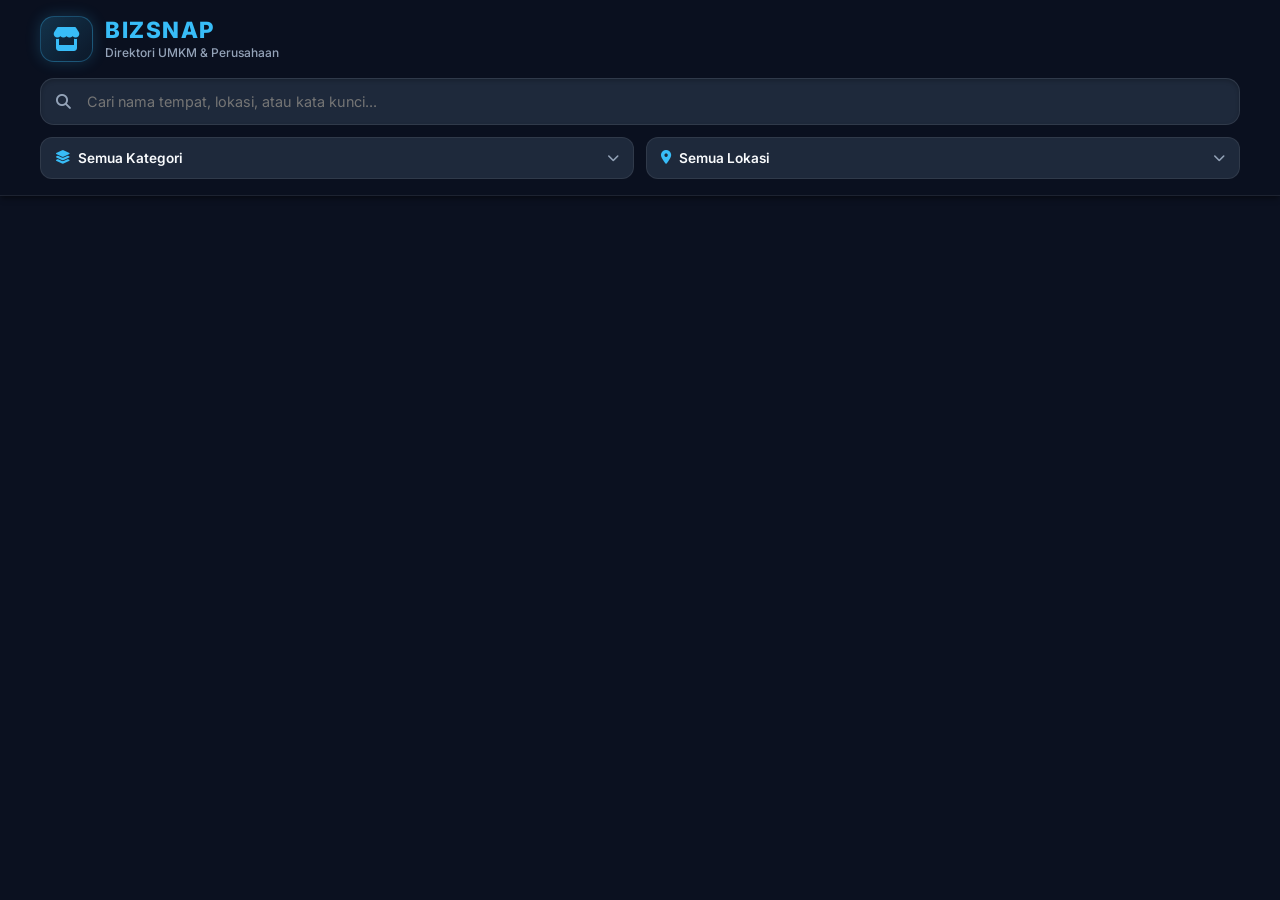
==== index.html @ 85224949 "Refactor HTML structure and comments" ====
<!DOCTYPE html>
<html lang="id">
<head>
  <meta charset="UTF-8">
  <meta name="viewport" content="width=device-width, initial-scale=1.0">
  <title>BizSnap - Direktori UMKM</title>
  
  <!-- LIBRARY / FONT (JANGAN DIUBAH) -->
  <link rel="stylesheet" href="https://cdnjs.cloudflare.com/ajax/libs/font-awesome/6.4.0/css/all.min.css">
  <link rel="preconnect" href="https://fonts.googleapis.com">
  <link rel="preconnect" href="https://fonts.gstatic.com" crossorigin>
  <link rel="stylesheet" href="https://fonts.googleapis.com/css2?family=Inter:wght@400;500;600;700;800&display=swap">
  <link rel="stylesheet" href="style.css">
</head>
<body>

  <!-- ========================================== -->
  <!-- BAGIAN HEADER (LOGO, PENCARIAN, FILTER)    -->
  <!-- ========================================== -->
  <header class="sticky-header">
    <div class="nav-container">
      <div class="brand-logo">
        <i class="fa-solid fa-store logo-icon"></i>
        <div class="brand-text">
          <!-- GANTI JUDUL WEB DI SINI -->
          <h1 class="brand-title">BIZSNAP</h1>
          <p class="brand-subtitle">Direktori UMKM & Perusahaan</p>
        </div>
      </div>
    </div>

    <div class="filter-section">
      <!-- KOLOM PENCARIAN -->
      <div class="search-box">
        <i class="fa-solid fa-magnifying-glass search-icon"></i>
        <input type="text" id="searchInput" placeholder="Cari nama tempat, lokasi, atau kata kunci...">
      </div>

      <div class="filter-group">
        <!-- FILTER KATEGORI -->
        <div class="custom-dropdown" id="dropdownCategory">
          <div class="dropdown-trigger">
            <i class="fa-solid fa-layer-group select-icon"></i>
            <span class="dropdown-label" id="categoryLabel">Semua Kategori</span>
            <i class="fa-solid fa-chevron-down chevron-icon"></i>
          </div>
          <div class="dropdown-menu">
            <div class="dropdown-item active" data-value="all">Semua Kategori</div>
            <div class="dropdown-item" data-value="Cafe">Cafe & Coffee Shop</div>
            <!-- Kalau mau nambah kategori baru (misal: Resto), tambahkan baris di bawah ini -->
            <!-- <div class="dropdown-item" data-value="Resto">Restoran</div> -->
          </div>
        </div>

        <!-- FILTER LOKASI -->
        <div class="custom-dropdown" id="dropdownLocation">
          <div class="dropdown-trigger">
            <i class="fa-solid fa-location-dot select-icon"></i>
            <span class="dropdown-label" id="locationLabel">Semua Lokasi</span>
            <i class="fa-solid fa-chevron-down chevron-icon"></i>
          </div>
          <div class="dropdown-menu">
            <div class="dropdown-item active" data-value="all">Semua Lokasi</div>
            <div class="dropdown-item" data-value="Malang">Malang</div>
            <div class="dropdown-item" data-value="Batu">Batu</div>
            <!-- Kalau mau nambah lokasi baru (misal: Surabaya), tambahkan baris di bawah ini -->
            <!-- <div class="dropdown-item" data-value="Surabaya">Surabaya</div> -->
          </div>
        </div>
      </div>
    </div>
  </header>

  <!-- ========================================== -->
  <!-- WADAH KARTU CAFE (OTOMATIS DIISI OLEH JS)  -->
  <!-- ========================================== -->
  <main class="main-content">
    <div id="umkmContainer" class="grid-container"></div>
  </main>

  <!-- ========================================== -->
  <!-- POPUP DETAIL (MUNCUL SAAT TOMBOL DIKLIK)   -->
  <!-- ========================================== -->
  <div id="detailModal" class="modal-overlay">
    <div class="modal-card">
      <button class="modal-close" onclick="closeModal()"><i class="fa-solid fa-xmark"></i></button>
      <div id="modalBody"></div>
    </div>
  </div>

  <script src="script.js"></script>
</body>
</html>
---- style.css ----
/* ========================================== */
/* [BLOK 1] DESIGN SYSTEM & RESET             */
/* ========================================== */
* {
  margin: 0;
  padding: 0;
  box-sizing: border-box;
  font-family: 'Inter', -apple-system, BlinkMacSystemFont, sans-serif;
  -webkit-tap-highlight-color: transparent;
}

:root {
  --bg-main: #0b1120;       /* Lebih gelap & premium */
  --bg-card: #1e293b;
  --bg-hover: #334155;
  --accent-cyan: #38bdf8;
  --accent-blue: #0284c7;
  --text-primary: #f8fafc;
  --text-secondary: #94a3b8;
  --border-color: rgba(255, 255, 255, 0.08);
  --star-gold: #fbbf24;
  --like-red: #f43f5e;
  
  /* Tambahan Shadow Premium */
  --shadow-sm: 0 4px 6px -1px rgba(0, 0, 0, 0.3), 0 2px 4px -1px rgba(0, 0, 0, 0.2);
  --shadow-lg: 0 20px 25px -5px rgba(0, 0, 0, 0.5), 0 10px 10px -5px rgba(0, 0, 0, 0.3);
}

html, body {
  width: 100%;
  overflow-x: hidden;
  scroll-behavior: smooth;
}

/* Custom Scrollbar untuk kesan Mahal */
::-webkit-scrollbar { width: 8px; }
::-webkit-scrollbar-track { background: var(--bg-main); }
::-webkit-scrollbar-thumb { background: var(--bg-hover); border-radius: 4px; }
::-webkit-scrollbar-thumb:hover { background: var(--text-secondary); }

body {
  background-color: var(--bg-main);
  color: var(--text-primary);
  padding-bottom: 50px;
  min-height: 100vh;
}

/* ========================================== */
/* [BLOK 2] HEADER STICKY                     */
/* ========================================== */
.sticky-header {
  position: sticky;
  top: 0;
  z-index: 100;
  background: rgba(11, 17, 32, 0.85);
  backdrop-filter: blur(16px);
  -webkit-backdrop-filter: blur(16px);
  border-bottom: 1px solid var(--border-color);
  padding: 16px;
  display: flex;
  flex-direction: column;
  gap: 16px;
  box-shadow: var(--shadow-sm);
}

.nav-container, .filter-section {
  max-width: 1200px;
  width: 100%;
  margin: 0 auto;
}

.brand-logo { display: flex; align-items: center; gap: 12px; }

.logo-icon {
  font-size: 1.5rem;
  color: var(--accent-cyan);
  background: linear-gradient(135deg, rgba(56, 189, 248, 0.2), rgba(56, 189, 248, 0.05));
  border: 1px solid rgba(56, 189, 248, 0.3);
  padding: 10px 12px;
  border-radius: 14px;
  display: inline-flex;
  align-items: center;
  justify-content: center;
  box-shadow: 0 0 15px rgba(56, 189, 248, 0.2);
}

.brand-title { font-size: 1.4rem; font-weight: 800; letter-spacing: 1.5px; color: var(--accent-cyan); line-height: 1.1; }
.brand-subtitle { font-size: 0.75rem; color: var(--text-secondary); font-weight: 500; margin-top: 2px; }

/* ========================================== */
/* [BLOK 3] SEARCH & CUSTOM DROPDOWN          */
/* ========================================== */
.filter-section { display: flex; flex-direction: column; gap: 12px; }

.search-box { position: relative; width: 100%; }
.search-icon { position: absolute; left: 16px; top: 50%; transform: translateY(-50%); color: var(--text-secondary); font-size: 0.95rem; }

#searchInput {
  width: 100%;
  padding: 14px 16px 14px 46px;
  background: var(--bg-card);
  border: 1px solid var(--border-color);
  border-radius: 14px;
  color: var(--text-primary);
  font-size: 0.9rem;
  outline: none;
  transition: all 0.3s cubic-bezier(0.4, 0, 0.2, 1);
  box-shadow: inset 0 2px 4px rgba(0,0,0,0.2);
}

#searchInput:focus {
  border-color: var(--accent-cyan);
  box-shadow: 0 0 0 4px rgba(56, 189, 248, 0.15), inset 0 2px 4px rgba(0,0,0,0.1);
}

.filter-group { display: flex; gap: 12px; }
.custom-dropdown { position: relative; flex: 1; }

.dropdown-trigger {
  width: 100%;
  padding: 12px 14px;
  background: var(--bg-card);
  border: 1px solid var(--border-color);
  border-radius: 12px;
  color: var(--text-primary);
  font-size: 0.85rem;
  font-weight: 600;
  display: flex;
  align-items: center;
  gap: 8px;
  cursor: pointer;
  user-select: none;
  transition: all 0.2s ease;
}

.dropdown-trigger:hover { background: var(--bg-hover); }
.custom-dropdown.open .dropdown-trigger { border-color: var(--accent-cyan); }

.select-icon { color: var(--accent-cyan); }
.dropdown-label { flex: 1; white-space: nowrap; overflow: hidden; text-overflow: ellipsis; text-align: left; }
.chevron-icon { color: var(--text-secondary); font-size: 0.75rem; transition: transform 0.3s ease; }
.custom-dropdown.open .chevron-icon { transform: rotate(180deg); }

.dropdown-menu {
  position: absolute;
  top: calc(100% + 8px);
  left: 0;
  width: 100%;
  background: #1e293b;
  border: 1px solid var(--border-color);
  border-radius: 14px;
  box-shadow: var(--shadow-lg);
  padding: 6px;
  display: none;
  flex-direction: column;
  gap: 4px;
  z-index: 120;
  transform-origin: top;
  animation: dropdownFade 0.2s ease forwards;
}

@keyframes dropdownFade {
  from { opacity: 0; transform: scaleY(0.95); }
  to { opacity: 1; transform: scaleY(1); }
}

.custom-dropdown.open .dropdown-menu { display: flex; }

.dropdown-item {
  padding: 12px;
  font-size: 0.85rem;
  font-weight: 600;
  color: var(--text-secondary);
  border-radius: 8px;
  cursor: pointer;
  transition: all 0.2s ease;
}

.dropdown-item:hover, .dropdown-item.active {
  background: rgba(56, 189, 248, 0.15);
  color: var(--accent-cyan);
  padding-left: 16px; /* Micro-interaction geser */
}

/* ========================================== */
/* [BLOK 4] GRID KARTU UMKM                   */
/* ========================================== */
.main-content { max-width: 1200px; margin: 24px auto 0; padding: 0 16px; }

.grid-container {
  display: grid;
  grid-template-columns: repeat(auto-fill, minmax(280px, 1fr));
  gap: 24px;
}

.umkm-card {
  background: var(--bg-card);
  border-radius: 20px;
  overflow: hidden;
  border: 1px solid var(--border-color);
  display: flex;
  flex-direction: column;
  transition: all 0.4s cubic-bezier(0.16, 1, 0.3, 1);
  position: relative;
}

.umkm-card:hover {
  transform: translateY(-6px);
  box-shadow: var(--shadow-lg);
  border-color: rgba(56, 189, 248, 0.3);
}

.card-banner {
  width: 100%;
  height: 190px;
  object-fit: cover;
  display: block;
  transition: transform 0.5s ease;
}

.umkm-card:hover .card-banner { transform: scale(1.05); }

.card-body { padding: 18px; display: flex; flex-direction: column; flex: 1; z-index: 2; background: var(--bg-card); }

.card-badge-group { display: flex; align-items: center; gap: 8px; margin-bottom: 12px; }

.badge {
  font-size: 0.7rem;
  padding: 5px 12px;
  border-radius: 20px;
  font-weight: 700;
  letter-spacing: 0.3px;
  display: inline-flex;
  align-items: center;
  gap: 5px;
}

.badge.category { background: rgba(56, 189, 248, 0.12); color: var(--accent-cyan); border: 1px solid rgba(56, 189, 248, 0.25); }
.badge.location { background: rgba(148, 163, 184, 0.12); color: var(--text-secondary); border: 1px solid rgba(148, 163, 184, 0.2); }

.card-title { font-size: 1.15rem; font-weight: 800; margin-bottom: 8px; color: var(--text-primary); line-height: 1.3; letter-spacing: -0.02em; }

.card-rating-row { display: flex; align-items: center; gap: 6px; font-size: 0.85rem; color: var(--text-secondary); margin-bottom: 12px; font-weight: 500; }
.card-rating-row i { color: var(--star-gold); }

.card-desc {
  font-size: 0.85rem;
  color: var(--text-secondary);
  line-height: 1.6;
  margin-bottom: 20px;
  display: -webkit-box;
  -webkit-line-clamp: 2;
  -webkit-box-orient: vertical;
  overflow: hidden;
}

.card-actions { margin-top: auto; display: flex; gap: 10px; }

.btn {
  border: none;
  border-radius: 12px;
  padding: 12px 16px;
  font-size: 0.85rem;
  font-weight: 700;
  cursor: pointer;
  transition: all 0.2s ease;
  display: inline-flex;
  align-items: center;
  justify-content: center;
  gap: 8px;
}

.btn:active { transform: scale(0.96); } /* Efek tekan */

.btn-primary {
  flex: 1;
  background: linear-gradient(135deg, var(--accent-cyan), var(--accent-blue));
  color: #ffffff;
  box-shadow: 0 4px 12px rgba(56, 189, 248, 0.2);
}
.btn-primary:hover { box-shadow: 0 6px 16px rgba(56, 189, 248, 0.4); filter: brightness(1.1); }

.btn-like {
  background: rgba(255, 255, 255, 0.05);
  color: var(--text-secondary);
  border: 1px solid var(--border-color);
  padding: 12px 14px;
}
.btn-like:hover { background: rgba(255, 255, 255, 0.1); color: var(--text-primary); }

.btn-like.liked {
  background: rgba(244, 63, 94, 0.15);
  color: var(--like-red);
  border-color: rgba(244, 63, 94, 0.3);
}
.btn-like.liked i { animation: heartPop 0.4s cubic-bezier(0.175, 0.885, 0.32, 1.275); }
@keyframes heartPop {
  0% { transform: scale(1); }
  50% { transform: scale(1.4); }
  100% { transform: scale(1); }
}

/* ========================================== */
/* [BLOK 5] MODAL POPUP STYLING               */
/* ========================================== */
.modal-overlay {
  position: fixed;
  top: 0; left: 0; width: 100%; height: 100%;
  background: rgba(11, 17, 32, 0.8);
  backdrop-filter: blur(10px);
  -webkit-backdrop-filter: blur(10px);
  display: flex;
  align-items: center;
  justify-content: center;
  padding: 16px;
  z-index: 1000;
  opacity: 0;
  pointer-events: none;
  transition: opacity 0.3s ease;
}

.modal-overlay.active { opacity: 1; pointer-events: auto; }

.modal-card {
  background: var(--bg-card);
  width: 100%;
  max-width: 480px;
  border-radius: 24px;
  overflow: hidden;
  position: relative;
  max-height: 90vh;
  overflow-y: auto;
  border: 1px solid rgba(255, 255, 255, 0.1);
  box-shadow: var(--shadow-lg);
  transform: scale(0.95) translateY(20px);
  transition: all 0.3s cubic-bezier(0.16, 1, 0.3, 1);
}

.modal-overlay.active .modal-card { transform: scale(1) translateY(0); }

.modal-close {
  position: absolute; top: 16px; right: 16px;
  background: rgba(15, 23, 42, 0.7);
  backdrop-filter: blur(4px);
  color: var(--text-primary);
  border: 1px solid rgba(255, 255, 255, 0.2);
  width: 36px; height: 36px;
  border-radius: 50%;
  font-size: 1rem;
  cursor: pointer;
  z-index: 10;
  display: flex; align-items: center; justify-content: center;
  transition: all 0.2s ease;
}
.modal-close:hover { background: var(--like-red); transform: rotate(90deg); }

.modal-banner { width: 100%; height: 220px; object-fit: cover; }
.modal-body-inner { padding: 24px; }

.modal-reviews-list { list-style: none; display: flex; flex-direction: column; gap: 10px; margin-top: 12px; }
.modal-reviews-list li {
  font-size: 0.85rem;
  color: #cbd5e1;
  background: rgba(255, 255, 255, 0.03);
  padding: 12px 16px;
  border-radius: 12px;
  border: 1px solid rgba(255, 255, 255, 0.05);
  display: flex; gap: 10px; align-items: flex-start;
  line-height: 1.5;
}
.modal-reviews-list li i { color: var(--accent-cyan); font-size: 0.85rem; margin-top: 4px; }

/* ========================================== */
/* [BLOK 6] ANIMASI SCROLL REVEAL 60 FPS      */
/* ========================================== */
.reveal {
  opacity: 0;
  /* Gunakan translate3d untuk memicu Hardware Acceleration (GPU) */
  transform: translate3d(-60px, 0, 0); 
  will-change: transform, opacity;
  /* cubic-bezier ini memberikan efek "snappy" & mahal seperti animasi iOS */
  transition: opacity 0.6s cubic-bezier(0.16, 1, 0.3, 1), 
              transform 0.6s cubic-bezier(0.16, 1, 0.3, 1);
}

.reveal.active {
  opacity: 1;
  transform: translate3d(0, 0, 0);
}
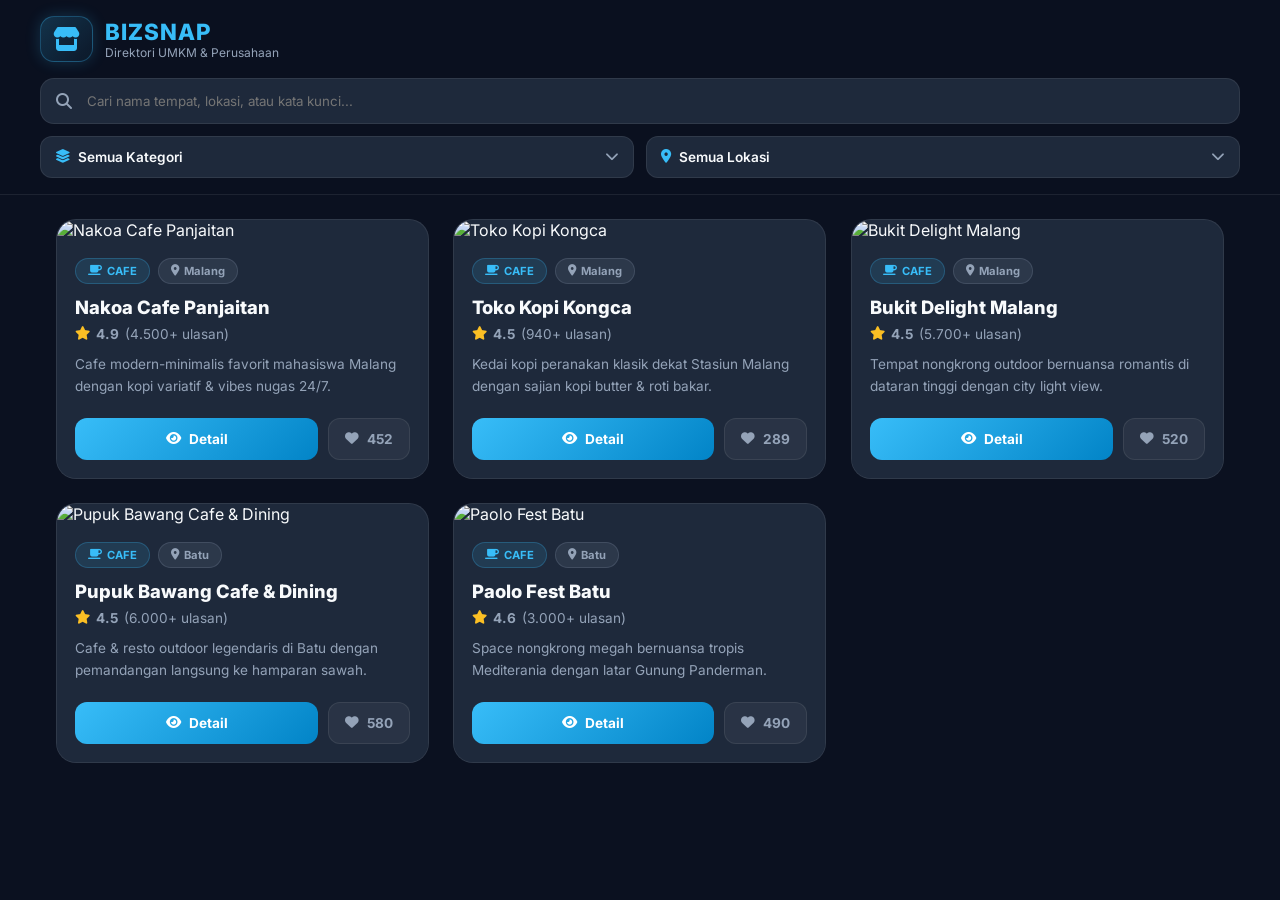
==== commit 4baa64e9: "Refactor location dropdown for dynamic content Updated the location dropdown to use a dynamic menu p" ====
--- a/index.html
+++ b/index.html
@@ -53,21 +53,15 @@
         </div>
 
         <!-- FILTER LOKASI -->
-        <div class="custom-dropdown" id="dropdownLocation">
-          <div class="dropdown-trigger">
-            <i class="fa-solid fa-location-dot select-icon"></i>
-            <span class="dropdown-label" id="locationLabel">Semua Lokasi</span>
-            <i class="fa-solid fa-chevron-down chevron-icon"></i>
-          </div>
-          <div class="dropdown-menu">
-            <div class="dropdown-item active" data-value="all">Semua Lokasi</div>
-            <div class="dropdown-item" data-value="Malang">Malang</div>
-            <div class="dropdown-item" data-value="Batu">Batu</div>
-            <!-- Kalau mau nambah lokasi baru (misal: Surabaya), tambahkan baris di bawah ini -->
-            <!-- <div class="dropdown-item" data-value="Surabaya">Surabaya</div> -->
-          </div>
-        </div>
-      </div>
+<div class="custom-dropdown" id="dropdownLocation">
+  <div class="dropdown-trigger">
+    <i class="fa-solid fa-location-dot select-icon"></i>
+    <span class="dropdown-label" id="locationLabel">Semua Lokasi</span>
+    <i class="fa-solid fa-chevron-down chevron-icon"></i>
+  </div>
+  <!-- BAGIAN INI KOSONGIN AJA, NANTI DIISI OTOMATIS SAMA JS -->
+  <div class="dropdown-menu" id="locationMenu"></div>
+</div>
     </div>
   </header>
 
--- a/style.css
+++ b/style.css
@@ -1,389 +1,120 @@
 /* ========================================== */
-/* [BLOK 1] DESIGN SYSTEM & RESET             */
+/* PENGATURAN WARNA DASAR (BISA DIGANTI)      */
 /* ========================================== */
-* {
-  margin: 0;
-  padding: 0;
-  box-sizing: border-box;
-  font-family: 'Inter', -apple-system, BlinkMacSystemFont, sans-serif;
-  -webkit-tap-highlight-color: transparent;
-}
-
 :root {
-  --bg-main: #0b1120;       /* Lebih gelap & premium */
-  --bg-card: #1e293b;
+  --bg-main: #0b1120;       
+  --bg-card: #1e293b;       
   --bg-hover: #334155;
-  --accent-cyan: #38bdf8;
-  --accent-blue: #0284c7;
-  --text-primary: #f8fafc;
+  --accent-cyan: #38bdf8;   /* Warna utama (Biru Muda) */
+  --text-primary: #f8fafc;  
   --text-secondary: #94a3b8;
   --border-color: rgba(255, 255, 255, 0.08);
   --star-gold: #fbbf24;
   --like-red: #f43f5e;
-  
-  /* Tambahan Shadow Premium */
-  --shadow-sm: 0 4px 6px -1px rgba(0, 0, 0, 0.3), 0 2px 4px -1px rgba(0, 0, 0, 0.2);
-  --shadow-lg: 0 20px 25px -5px rgba(0, 0, 0, 0.5), 0 10px 10px -5px rgba(0, 0, 0, 0.3);
 }
 
-html, body {
-  width: 100%;
-  overflow-x: hidden;
-  scroll-behavior: smooth;
-}
+/* RESET & FONT */
+* { margin: 0; padding: 0; box-sizing: border-box; font-family: 'Inter', sans-serif; -webkit-tap-highlight-color: transparent; }
+body { background-color: var(--bg-main); color: var(--text-primary); padding-bottom: 50px; min-height: 100vh; }
 
-/* Custom Scrollbar untuk kesan Mahal */
+/* SCROLLBAR BIAR KEREN */
 ::-webkit-scrollbar { width: 8px; }
 ::-webkit-scrollbar-track { background: var(--bg-main); }
 ::-webkit-scrollbar-thumb { background: var(--bg-hover); border-radius: 4px; }
-::-webkit-scrollbar-thumb:hover { background: var(--text-secondary); }
-
-body {
-  background-color: var(--bg-main);
-  color: var(--text-primary);
-  padding-bottom: 50px;
-  min-height: 100vh;
-}
 
 /* ========================================== */
-/* [BLOK 2] HEADER STICKY                     */
+/* HEADER & LOGO                              */
 /* ========================================== */
 .sticky-header {
-  position: sticky;
-  top: 0;
-  z-index: 100;
-  background: rgba(11, 17, 32, 0.85);
-  backdrop-filter: blur(16px);
-  -webkit-backdrop-filter: blur(16px);
+  position: sticky; top: 0; z-index: 100;
+  background: rgba(11, 17, 32, 0.85); backdrop-filter: blur(16px);
   border-bottom: 1px solid var(--border-color);
-  padding: 16px;
-  display: flex;
-  flex-direction: column;
-  gap: 16px;
-  box-shadow: var(--shadow-sm);
+  padding: 16px; display: flex; flex-direction: column; gap: 16px;
 }
-
-.nav-container, .filter-section {
-  max-width: 1200px;
-  width: 100%;
-  margin: 0 auto;
-}
-
+.nav-container, .filter-section { max-width: 1200px; width: 100%; margin: 0 auto; }
 .brand-logo { display: flex; align-items: center; gap: 12px; }
-
-.logo-icon {
-  font-size: 1.5rem;
-  color: var(--accent-cyan);
-  background: linear-gradient(135deg, rgba(56, 189, 248, 0.2), rgba(56, 189, 248, 0.05));
-  border: 1px solid rgba(56, 189, 248, 0.3);
-  padding: 10px 12px;
-  border-radius: 14px;
-  display: inline-flex;
-  align-items: center;
-  justify-content: center;
-  box-shadow: 0 0 15px rgba(56, 189, 248, 0.2);
-}
-
-.brand-title { font-size: 1.4rem; font-weight: 800; letter-spacing: 1.5px; color: var(--accent-cyan); line-height: 1.1; }
-.brand-subtitle { font-size: 0.75rem; color: var(--text-secondary); font-weight: 500; margin-top: 2px; }
+.logo-icon { font-size: 1.5rem; color: var(--accent-cyan); background: linear-gradient(135deg, rgba(56, 189, 248, 0.2), rgba(56, 189, 248, 0.05)); border: 1px solid rgba(56, 189, 248, 0.3); padding: 10px 12px; border-radius: 14px; box-shadow: 0 0 15px rgba(56, 189, 248, 0.2); }
+.brand-title { font-size: 1.4rem; font-weight: 800; color: var(--accent-cyan); letter-spacing: 1px; }
+.brand-subtitle { font-size: 0.75rem; color: var(--text-secondary); }
 
 /* ========================================== */
-/* [BLOK 3] SEARCH & CUSTOM DROPDOWN          */
+/* PENCARIAN & FILTER DROPDOWN                */
 /* ========================================== */
 .filter-section { display: flex; flex-direction: column; gap: 12px; }
-
 .search-box { position: relative; width: 100%; }
-.search-icon { position: absolute; left: 16px; top: 50%; transform: translateY(-50%); color: var(--text-secondary); font-size: 0.95rem; }
-
-#searchInput {
-  width: 100%;
-  padding: 14px 16px 14px 46px;
-  background: var(--bg-card);
-  border: 1px solid var(--border-color);
-  border-radius: 14px;
-  color: var(--text-primary);
-  font-size: 0.9rem;
-  outline: none;
-  transition: all 0.3s cubic-bezier(0.4, 0, 0.2, 1);
-  box-shadow: inset 0 2px 4px rgba(0,0,0,0.2);
-}
-
-#searchInput:focus {
-  border-color: var(--accent-cyan);
-  box-shadow: 0 0 0 4px rgba(56, 189, 248, 0.15), inset 0 2px 4px rgba(0,0,0,0.1);
-}
+.search-icon { position: absolute; left: 16px; top: 50%; transform: translateY(-50%); color: var(--text-secondary); }
+#searchInput { width: 100%; padding: 14px 16px 14px 46px; background: var(--bg-card); border: 1px solid var(--border-color); border-radius: 14px; color: var(--text-primary); outline: none; transition: 0.3s; }
+#searchInput:focus { border-color: var(--accent-cyan); box-shadow: 0 0 0 4px rgba(56, 189, 248, 0.15); }
 
 .filter-group { display: flex; gap: 12px; }
 .custom-dropdown { position: relative; flex: 1; }
-
-.dropdown-trigger {
-  width: 100%;
-  padding: 12px 14px;
-  background: var(--bg-card);
-  border: 1px solid var(--border-color);
-  border-radius: 12px;
-  color: var(--text-primary);
-  font-size: 0.85rem;
-  font-weight: 600;
-  display: flex;
-  align-items: center;
-  gap: 8px;
-  cursor: pointer;
-  user-select: none;
-  transition: all 0.2s ease;
-}
-
-.dropdown-trigger:hover { background: var(--bg-hover); }
-.custom-dropdown.open .dropdown-trigger { border-color: var(--accent-cyan); }
-
+.dropdown-trigger { padding: 12px 14px; background: var(--bg-card); border: 1px solid var(--border-color); border-radius: 12px; font-size: 0.85rem; font-weight: 600; display: flex; align-items: center; gap: 8px; cursor: pointer; }
 .select-icon { color: var(--accent-cyan); }
-.dropdown-label { flex: 1; white-space: nowrap; overflow: hidden; text-overflow: ellipsis; text-align: left; }
-.chevron-icon { color: var(--text-secondary); font-size: 0.75rem; transition: transform 0.3s ease; }
+.dropdown-label { flex: 1; white-space: nowrap; overflow: hidden; text-overflow: ellipsis; }
+.chevron-icon { color: var(--text-secondary); transition: transform 0.3s; }
 .custom-dropdown.open .chevron-icon { transform: rotate(180deg); }
 
-.dropdown-menu {
-  position: absolute;
-  top: calc(100% + 8px);
-  left: 0;
-  width: 100%;
-  background: #1e293b;
-  border: 1px solid var(--border-color);
-  border-radius: 14px;
-  box-shadow: var(--shadow-lg);
-  padding: 6px;
-  display: none;
-  flex-direction: column;
-  gap: 4px;
-  z-index: 120;
-  transform-origin: top;
-  animation: dropdownFade 0.2s ease forwards;
-}
-
-@keyframes dropdownFade {
-  from { opacity: 0; transform: scaleY(0.95); }
-  to { opacity: 1; transform: scaleY(1); }
-}
-
+.dropdown-menu { position: absolute; top: calc(100% + 8px); left: 0; width: 100%; background: #1e293b; border: 1px solid var(--border-color); border-radius: 14px; padding: 6px; display: none; flex-direction: column; gap: 4px; z-index: 120; box-shadow: 0 10px 25px rgba(0,0,0,0.5); }
 .custom-dropdown.open .dropdown-menu { display: flex; }
-
-.dropdown-item {
-  padding: 12px;
-  font-size: 0.85rem;
-  font-weight: 600;
-  color: var(--text-secondary);
-  border-radius: 8px;
-  cursor: pointer;
-  transition: all 0.2s ease;
-}
-
-.dropdown-item:hover, .dropdown-item.active {
-  background: rgba(56, 189, 248, 0.15);
-  color: var(--accent-cyan);
-  padding-left: 16px; /* Micro-interaction geser */
-}
+.dropdown-item { padding: 12px; font-size: 0.85rem; font-weight: 600; color: var(--text-secondary); border-radius: 8px; cursor: pointer; }
+.dropdown-item:hover, .dropdown-item.active { background: rgba(56, 189, 248, 0.15); color: var(--accent-cyan); }
 
 /* ========================================== */
-/* [BLOK 4] GRID KARTU UMKM                   */
+/* KARTU CAFE (GRID)                          */
 /* ========================================== */
 .main-content { max-width: 1200px; margin: 24px auto 0; padding: 0 16px; }
+.grid-container { display: grid; grid-template-columns: repeat(auto-fill, minmax(280px, 1fr)); gap: 24px; }
 
-.grid-container {
-  display: grid;
-  grid-template-columns: repeat(auto-fill, minmax(280px, 1fr));
-  gap: 24px;
-}
+.umkm-card { background: var(--bg-card); border-radius: 20px; overflow: hidden; border: 1px solid var(--border-color); display: flex; flex-direction: column; transition: all 0.4s cubic-bezier(0.16, 1, 0.3, 1); }
+.umkm-card:hover { transform: translateY(-6px); box-shadow: 0 20px 25px -5px rgba(0, 0, 0, 0.5); border-color: rgba(56, 189, 248, 0.3); }
 
-.umkm-card {
-  background: var(--bg-card);
-  border-radius: 20px;
-  overflow: hidden;
-  border: 1px solid var(--border-color);
-  display: flex;
-  flex-direction: column;
-  transition: all 0.4s cubic-bezier(0.16, 1, 0.3, 1);
-  position: relative;
-}
+.card-banner { width: 100%; height: 190px; object-fit: cover; transition: transform 0.5s ease; }
+.umkm-card:hover .card-banner { transform: scale(1.05); }
+.card-body { padding: 18px; display: flex; flex-direction: column; flex: 1; background: var(--bg-card); z-index: 2; }
 
-.umkm-card:hover {
-  transform: translateY(-6px);
-  box-shadow: var(--shadow-lg);
-  border-color: rgba(56, 189, 248, 0.3);
-}
-
-.card-banner {
-  width: 100%;
-  height: 190px;
-  object-fit: cover;
-  display: block;
-  transition: transform 0.5s ease;
-}
-
-.umkm-card:hover .card-banner { transform: scale(1.05); }
-
-.card-body { padding: 18px; display: flex; flex-direction: column; flex: 1; z-index: 2; background: var(--bg-card); }
-
-.card-badge-group { display: flex; align-items: center; gap: 8px; margin-bottom: 12px; }
-
-.badge {
-  font-size: 0.7rem;
-  padding: 5px 12px;
-  border-radius: 20px;
-  font-weight: 700;
-  letter-spacing: 0.3px;
-  display: inline-flex;
-  align-items: center;
-  gap: 5px;
-}
-
+.card-badge-group { display: flex; gap: 8px; margin-bottom: 12px; }
+.badge { font-size: 0.7rem; padding: 5px 12px; border-radius: 20px; font-weight: 700; display: inline-flex; align-items: center; gap: 5px; }
 .badge.category { background: rgba(56, 189, 248, 0.12); color: var(--accent-cyan); border: 1px solid rgba(56, 189, 248, 0.25); }
 .badge.location { background: rgba(148, 163, 184, 0.12); color: var(--text-secondary); border: 1px solid rgba(148, 163, 184, 0.2); }
 
-.card-title { font-size: 1.15rem; font-weight: 800; margin-bottom: 8px; color: var(--text-primary); line-height: 1.3; letter-spacing: -0.02em; }
-
-.card-rating-row { display: flex; align-items: center; gap: 6px; font-size: 0.85rem; color: var(--text-secondary); margin-bottom: 12px; font-weight: 500; }
+.card-title { font-size: 1.15rem; font-weight: 800; margin-bottom: 8px; color: var(--text-primary); }
+.card-rating-row { display: flex; align-items: center; gap: 6px; font-size: 0.85rem; color: var(--text-secondary); margin-bottom: 12px; }
 .card-rating-row i { color: var(--star-gold); }
-
-.card-desc {
-  font-size: 0.85rem;
-  color: var(--text-secondary);
-  line-height: 1.6;
-  margin-bottom: 20px;
-  display: -webkit-box;
-  -webkit-line-clamp: 2;
-  -webkit-box-orient: vertical;
-  overflow: hidden;
-}
+.card-desc { font-size: 0.85rem; color: var(--text-secondary); line-height: 1.6; margin-bottom: 20px; display: -webkit-box; -webkit-line-clamp: 2; -webkit-box-orient: vertical; overflow: hidden; }
 
 .card-actions { margin-top: auto; display: flex; gap: 10px; }
-
-.btn {
-  border: none;
-  border-radius: 12px;
-  padding: 12px 16px;
-  font-size: 0.85rem;
-  font-weight: 700;
-  cursor: pointer;
-  transition: all 0.2s ease;
-  display: inline-flex;
-  align-items: center;
-  justify-content: center;
-  gap: 8px;
-}
-
-.btn:active { transform: scale(0.96); } /* Efek tekan */
-
-.btn-primary {
-  flex: 1;
-  background: linear-gradient(135deg, var(--accent-cyan), var(--accent-blue));
-  color: #ffffff;
-  box-shadow: 0 4px 12px rgba(56, 189, 248, 0.2);
-}
-.btn-primary:hover { box-shadow: 0 6px 16px rgba(56, 189, 248, 0.4); filter: brightness(1.1); }
-
-.btn-like {
-  background: rgba(255, 255, 255, 0.05);
-  color: var(--text-secondary);
-  border: 1px solid var(--border-color);
-  padding: 12px 14px;
-}
-.btn-like:hover { background: rgba(255, 255, 255, 0.1); color: var(--text-primary); }
-
-.btn-like.liked {
-  background: rgba(244, 63, 94, 0.15);
-  color: var(--like-red);
-  border-color: rgba(244, 63, 94, 0.3);
-}
-.btn-like.liked i { animation: heartPop 0.4s cubic-bezier(0.175, 0.885, 0.32, 1.275); }
-@keyframes heartPop {
-  0% { transform: scale(1); }
-  50% { transform: scale(1.4); }
-  100% { transform: scale(1); }
-}
+.btn { border: none; border-radius: 12px; padding: 12px 16px; font-size: 0.85rem; font-weight: 700; cursor: pointer; display: inline-flex; align-items: center; justify-content: center; gap: 8px; transition: 0.2s; }
+.btn:active { transform: scale(0.96); }
+.btn-primary { flex: 1; background: linear-gradient(135deg, var(--accent-cyan), #0284c7); color: #fff; }
+.btn-like { background: rgba(255, 255, 255, 0.05); color: var(--text-secondary); border: 1px solid var(--border-color); }
+.btn-like.liked { background: rgba(244, 63, 94, 0.15); color: var(--like-red); border-color: rgba(244, 63, 94, 0.3); }
 
 /* ========================================== */
-/* [BLOK 5] MODAL POPUP STYLING               */
+/* POPUP MODAL DETAIL                         */
 /* ========================================== */
-.modal-overlay {
-  position: fixed;
-  top: 0; left: 0; width: 100%; height: 100%;
-  background: rgba(11, 17, 32, 0.8);
-  backdrop-filter: blur(10px);
-  -webkit-backdrop-filter: blur(10px);
-  display: flex;
-  align-items: center;
-  justify-content: center;
-  padding: 16px;
-  z-index: 1000;
-  opacity: 0;
-  pointer-events: none;
-  transition: opacity 0.3s ease;
-}
-
+.modal-overlay { position: fixed; top: 0; left: 0; width: 100%; height: 100%; background: rgba(11, 17, 32, 0.8); backdrop-filter: blur(10px); display: flex; align-items: center; justify-content: center; padding: 16px; z-index: 1000; opacity: 0; pointer-events: none; transition: 0.3s; }
 .modal-overlay.active { opacity: 1; pointer-events: auto; }
-
-.modal-card {
-  background: var(--bg-card);
-  width: 100%;
-  max-width: 480px;
-  border-radius: 24px;
-  overflow: hidden;
-  position: relative;
-  max-height: 90vh;
-  overflow-y: auto;
-  border: 1px solid rgba(255, 255, 255, 0.1);
-  box-shadow: var(--shadow-lg);
-  transform: scale(0.95) translateY(20px);
-  transition: all 0.3s cubic-bezier(0.16, 1, 0.3, 1);
-}
-
+.modal-card { background: var(--bg-card); width: 100%; max-width: 480px; border-radius: 24px; overflow: hidden; position: relative; max-height: 90vh; overflow-y: auto; transform: scale(0.95) translateY(20px); transition: 0.3s; }
 .modal-overlay.active .modal-card { transform: scale(1) translateY(0); }
-
-.modal-close {
-  position: absolute; top: 16px; right: 16px;
-  background: rgba(15, 23, 42, 0.7);
-  backdrop-filter: blur(4px);
-  color: var(--text-primary);
-  border: 1px solid rgba(255, 255, 255, 0.2);
-  width: 36px; height: 36px;
-  border-radius: 50%;
-  font-size: 1rem;
-  cursor: pointer;
-  z-index: 10;
-  display: flex; align-items: center; justify-content: center;
-  transition: all 0.2s ease;
-}
-.modal-close:hover { background: var(--like-red); transform: rotate(90deg); }
-
+.modal-close { position: absolute; top: 16px; right: 16px; background: rgba(15, 23, 42, 0.7); color: #fff; border: 1px solid rgba(255,255,255,0.2); width: 36px; height: 36px; border-radius: 50%; cursor: pointer; z-index: 10; display: flex; align-items: center; justify-content: center; }
+.modal-close:hover { background: var(--like-red); }
 .modal-banner { width: 100%; height: 220px; object-fit: cover; }
 .modal-body-inner { padding: 24px; }
-
 .modal-reviews-list { list-style: none; display: flex; flex-direction: column; gap: 10px; margin-top: 12px; }
-.modal-reviews-list li {
-  font-size: 0.85rem;
-  color: #cbd5e1;
-  background: rgba(255, 255, 255, 0.03);
-  padding: 12px 16px;
-  border-radius: 12px;
-  border: 1px solid rgba(255, 255, 255, 0.05);
-  display: flex; gap: 10px; align-items: flex-start;
-  line-height: 1.5;
-}
-.modal-reviews-list li i { color: var(--accent-cyan); font-size: 0.85rem; margin-top: 4px; }
+.modal-reviews-list li { font-size: 0.85rem; color: #cbd5e1; background: rgba(255, 255, 255, 0.03); padding: 12px 16px; border-radius: 12px; display: flex; gap: 10px; }
+.modal-reviews-list li i { color: var(--accent-cyan); margin-top: 4px; }
 
 /* ========================================== */
-/* [BLOK 6] ANIMASI SCROLL REVEAL 60 FPS      */
+/* EFEK ANIMASI GULIR 60 FPS (JANGAN DIUBAH)  */
 /* ========================================== */
 .reveal {
   opacity: 0;
-  /* Gunakan translate3d untuk memicu Hardware Acceleration (GPU) */
   transform: translate3d(-60px, 0, 0); 
   will-change: transform, opacity;
-  /* cubic-bezier ini memberikan efek "snappy" & mahal seperti animasi iOS */
   transition: opacity 0.6s cubic-bezier(0.16, 1, 0.3, 1), 
               transform 0.6s cubic-bezier(0.16, 1, 0.3, 1);
 }
-
 .reveal.active {
   opacity: 1;
   transform: translate3d(0, 0, 0);
-}
+                 }
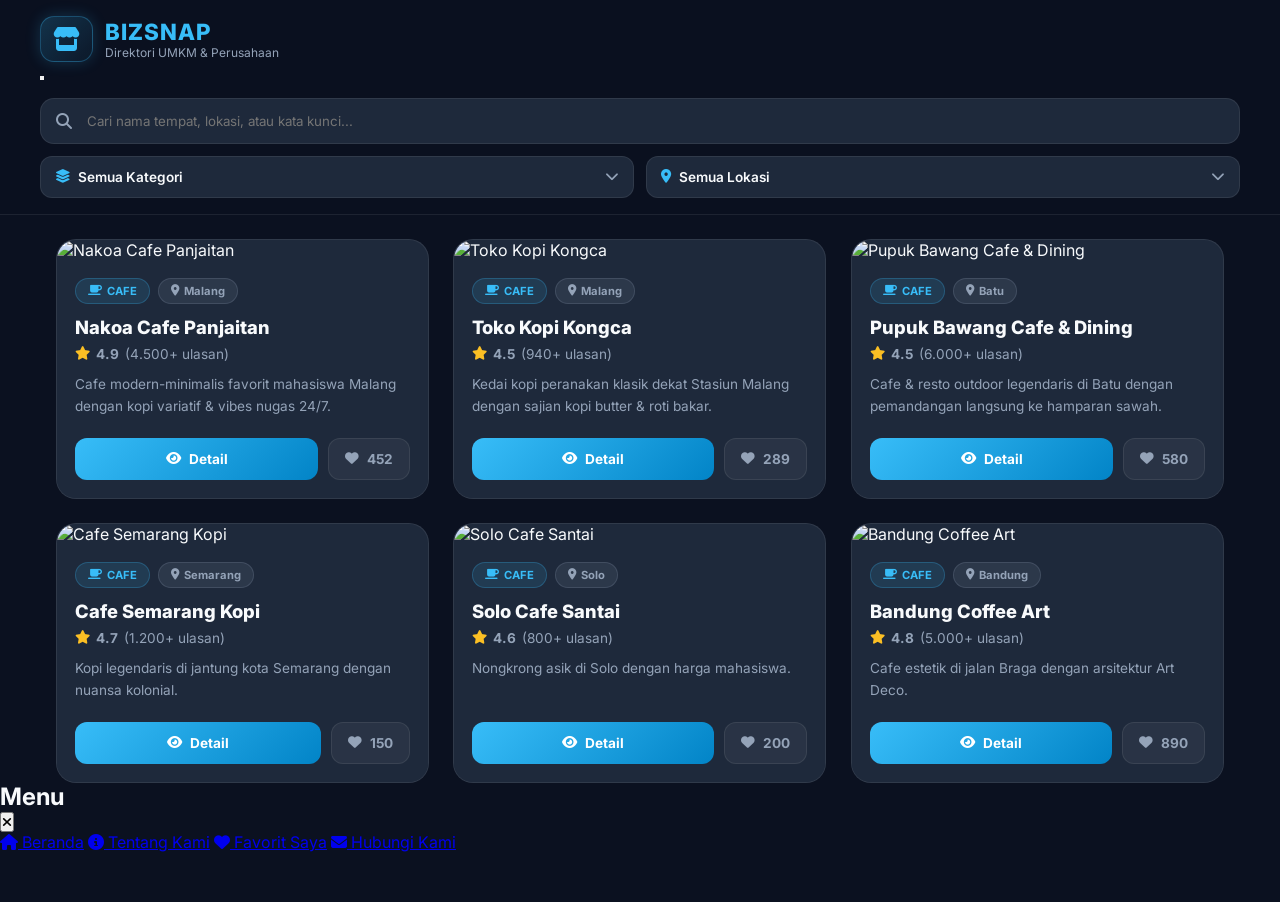
==== commit c1befba4: "Add side menu and toggle button to index.html" ====
--- a/index.html
+++ b/index.html
@@ -27,7 +27,15 @@
           <p class="brand-subtitle">Direktori UMKM & Perusahaan</p>
         </div>
       </div>
+      
+       <!-- TOMBOL BURGER (GARIS 3) -->
+      <button class="menu-toggle" id="menuToggle" aria-label="Buka Menu">
+        <span class="bar"></span>
+        <span class="bar"></span>
+        <span class="bar"></span>
+      </button>
     </div>
+   
 
     <div class="filter-section">
       <!-- KOLOM PENCARIAN -->
@@ -82,6 +90,24 @@
     </div>
   </div>
 
+  <!-- ========================================== -->
+<!-- MENU SAMPING (SIDE DRAWER)                 -->
+<!-- ========================================== -->
+<div class="menu-overlay" id="menuOverlay"></div>
+
+<div class="side-menu" id="sideMenu">
+  <div class="side-menu-header">
+    <h2>Menu</h2>
+    <button class="close-menu" id="closeMenu"><i class="fa-solid fa-xmark"></i></button>
+  </div>
+  <div class="side-menu-links">
+    <a href="#"><i class="fa-solid fa-house"></i> Beranda</a>
+    <a href="#"><i class="fa-solid fa-circle-info"></i> Tentang Kami</a>
+    <a href="#"><i class="fa-solid fa-heart"></i> Favorit Saya</a>
+    <a href="#"><i class="fa-solid fa-envelope"></i> Hubungi Kami</a>
+  </div>
+</div>
+
   <script src="script.js"></script>
 </body>
 </html>
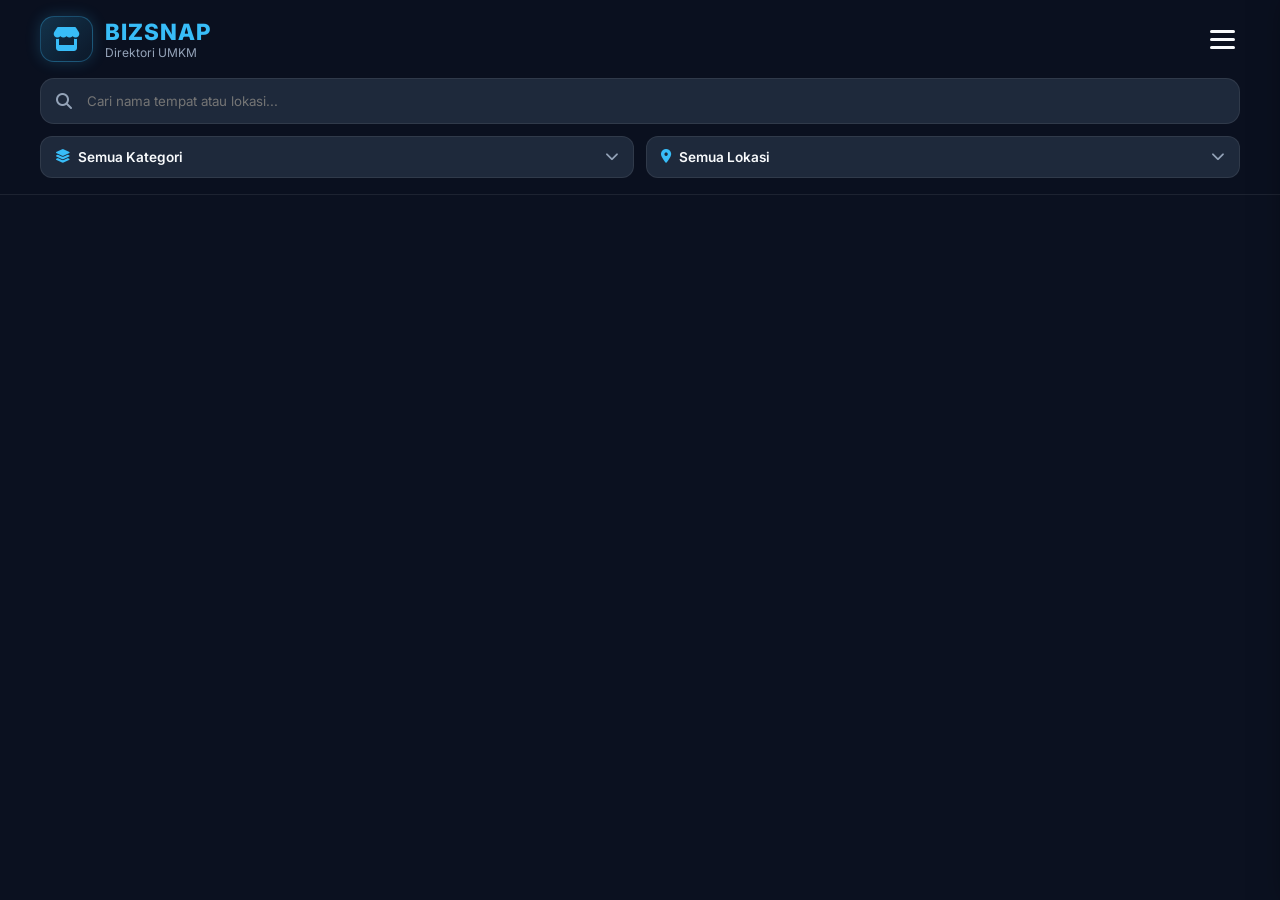
==== commit a2ea1279: "Refactor HTML comments and structure" ====
--- a/index.html
+++ b/index.html
@@ -5,47 +5,44 @@
   <meta name="viewport" content="width=device-width, initial-scale=1.0">
   <title>BizSnap - Direktori UMKM</title>
   
-  <!-- LIBRARY / FONT (JANGAN DIUBAH) -->
   <link rel="stylesheet" href="https://cdnjs.cloudflare.com/ajax/libs/font-awesome/6.4.0/css/all.min.css">
-  <link rel="preconnect" href="https://fonts.googleapis.com">
-  <link rel="preconnect" href="https://fonts.gstatic.com" crossorigin>
   <link rel="stylesheet" href="https://fonts.googleapis.com/css2?family=Inter:wght@400;500;600;700;800&display=swap">
   <link rel="stylesheet" href="style.css">
 </head>
 <body>
 
   <!-- ========================================== -->
-  <!-- BAGIAN HEADER (LOGO, PENCARIAN, FILTER)    -->
+  <!-- BLOK 1: BAGIAN ATAS (Logo & Menu Garis 3)  -->
   <!-- ========================================== -->
   <header class="sticky-header">
     <div class="nav-container">
       <div class="brand-logo">
         <i class="fa-solid fa-store logo-icon"></i>
         <div class="brand-text">
-          <!-- GANTI JUDUL WEB DI SINI -->
           <h1 class="brand-title">BIZSNAP</h1>
-          <p class="brand-subtitle">Direktori UMKM & Perusahaan</p>
+          <p class="brand-subtitle">Direktori UMKM</p>
         </div>
       </div>
       
-       <!-- TOMBOL BURGER (GARIS 3) -->
-      <button class="menu-toggle" id="menuToggle" aria-label="Buka Menu">
+      <!-- TOMBOL GARIS 3 (BURGER) -->
+      <button class="menu-toggle" id="menuToggle">
         <span class="bar"></span>
         <span class="bar"></span>
         <span class="bar"></span>
       </button>
     </div>
-   
 
+    <!-- ========================================== -->
+    <!-- BLOK 2: KOLOM PENCARIAN & FILTER           -->
+    <!-- ========================================== -->
     <div class="filter-section">
-      <!-- KOLOM PENCARIAN -->
       <div class="search-box">
         <i class="fa-solid fa-magnifying-glass search-icon"></i>
-        <input type="text" id="searchInput" placeholder="Cari nama tempat, lokasi, atau kata kunci...">
+        <input type="text" id="searchInput" placeholder="Cari nama tempat atau lokasi...">
       </div>
 
       <div class="filter-group">
-        <!-- FILTER KATEGORI -->
+        <!-- Filter Kategori (Cafe, Resto, dll) -->
         <div class="custom-dropdown" id="dropdownCategory">
           <div class="dropdown-trigger">
             <i class="fa-solid fa-layer-group select-icon"></i>
@@ -55,33 +52,31 @@
           <div class="dropdown-menu">
             <div class="dropdown-item active" data-value="all">Semua Kategori</div>
             <div class="dropdown-item" data-value="Cafe">Cafe & Coffee Shop</div>
-            <!-- Kalau mau nambah kategori baru (misal: Resto), tambahkan baris di bawah ini -->
-            <!-- <div class="dropdown-item" data-value="Resto">Restoran</div> -->
           </div>
         </div>
 
-        <!-- FILTER LOKASI -->
-<div class="custom-dropdown" id="dropdownLocation">
-  <div class="dropdown-trigger">
-    <i class="fa-solid fa-location-dot select-icon"></i>
-    <span class="dropdown-label" id="locationLabel">Semua Lokasi</span>
-    <i class="fa-solid fa-chevron-down chevron-icon"></i>
-  </div>
-  <!-- BAGIAN INI KOSONGIN AJA, NANTI DIISI OTOMATIS SAMA JS -->
-  <div class="dropdown-menu" id="locationMenu"></div>
-</div>
+        <!-- Filter Lokasi (Provinsi & Kota - Kosong karena diisi otomatis) -->
+        <div class="custom-dropdown" id="dropdownLocation">
+          <div class="dropdown-trigger">
+            <i class="fa-solid fa-location-dot select-icon"></i>
+            <span class="dropdown-label" id="locationLabel">Semua Lokasi</span>
+            <i class="fa-solid fa-chevron-down chevron-icon"></i>
+          </div>
+          <div class="dropdown-menu" id="locationMenu"></div>
+        </div>
+      </div>
     </div>
   </header>
 
   <!-- ========================================== -->
-  <!-- WADAH KARTU CAFE (OTOMATIS DIISI OLEH JS)  -->
+  <!-- BLOK 3: TEMPAT KARTU CAFE MUNCUL           -->
   <!-- ========================================== -->
   <main class="main-content">
     <div id="umkmContainer" class="grid-container"></div>
   </main>
 
   <!-- ========================================== -->
-  <!-- POPUP DETAIL (MUNCUL SAAT TOMBOL DIKLIK)   -->
+  <!-- BLOK 4: POPUP DETAIL (Saat klik "Detail")  -->
   <!-- ========================================== -->
   <div id="detailModal" class="modal-overlay">
     <div class="modal-card">
@@ -91,22 +86,21 @@
   </div>
 
   <!-- ========================================== -->
-<!-- MENU SAMPING (SIDE DRAWER)                 -->
-<!-- ========================================== -->
-<div class="menu-overlay" id="menuOverlay"></div>
-
-<div class="side-menu" id="sideMenu">
-  <div class="side-menu-header">
-    <h2>Menu</h2>
-    <button class="close-menu" id="closeMenu"><i class="fa-solid fa-xmark"></i></button>
+  <!-- BLOK 5: ISI MENU SAAT GARIS 3 DIKLIK       -->
+  <!-- ========================================== -->
+  <div class="menu-overlay" id="menuOverlay"></div>
+  <div class="side-menu" id="sideMenu">
+    <div class="side-menu-header">
+      <h2>Menu</h2>
+      <button class="close-menu" id="closeMenu"><i class="fa-solid fa-xmark"></i></button>
+    </div>
+    <div class="side-menu-links">
+      <a href="#"><i class="fa-solid fa-house"></i> Beranda</a>
+      <a href="#"><i class="fa-solid fa-circle-info"></i> Tentang Kami</a>
+      <a href="#"><i class="fa-solid fa-heart"></i> Favorit Saya</a>
+      <a href="#"><i class="fa-solid fa-envelope"></i> Hubungi Kami</a>
+    </div>
   </div>
-  <div class="side-menu-links">
-    <a href="#"><i class="fa-solid fa-house"></i> Beranda</a>
-    <a href="#"><i class="fa-solid fa-circle-info"></i> Tentang Kami</a>
-    <a href="#"><i class="fa-solid fa-heart"></i> Favorit Saya</a>
-    <a href="#"><i class="fa-solid fa-envelope"></i> Hubungi Kami</a>
-  </div>
-</div>
 
   <script src="script.js"></script>
 </body>
--- a/style.css
+++ b/style.css
@@ -117,4 +117,144 @@
 .reveal.active {
   opacity: 1;
   transform: translate3d(0, 0, 0);
-                 }
+}
+
+/* ========================================== */
+/* MENU BURGER & SIDE DRAWER                  */
+/* ========================================== */
+
+/* Pastikan nav-container pakai flex antara logo dan burger */
+.nav-container {
+  display: flex;
+  justify-content: space-between; /* Supaya logo kiri, burger kanan */
+  align-items: center;
+}
+
+/* Desain Garis 3 (Burger) */
+.menu-toggle {
+  background: transparent;
+  border: none;
+  cursor: pointer;
+  display: flex;
+  flex-direction: column;
+  gap: 5px;
+  padding: 5px;
+  z-index: 1001;
+}
+
+.menu-toggle .bar {
+  width: 25px;
+  height: 3px;
+  background-color: var(--text-primary);
+  border-radius: 3px;
+  transition: all 0.3s cubic-bezier(0.16, 1, 0.3, 1);
+}
+
+/* Animasi saat burger diklik jadi (X) */
+.menu-toggle.active .bar:nth-child(1) {
+  transform: translateY(8px) rotate(45deg);
+}
+.menu-toggle.active .bar:nth-child(2) {
+  opacity: 0;
+}
+.menu-toggle.active .bar:nth-child(3) {
+  transform: translateY(-8px) rotate(-45deg);
+}
+
+/* Overlay Gelap saat menu terbuka */
+.menu-overlay {
+  position: fixed;
+  top: 0;
+  left: 0;
+  width: 100%;
+  height: 100%;
+  background: rgba(0, 0, 0, 0.6);
+  backdrop-filter: blur(4px);
+  z-index: 1002;
+  opacity: 0;
+  pointer-events: none;
+  transition: opacity 0.3s ease;
+}
+.menu-overlay.active {
+  opacity: 1;
+  pointer-events: auto;
+}
+
+/* Desain Menu Samping (Drawer) */
+.side-menu {
+  position: fixed;
+  top: 0;
+  right: -300px; /* Sembunyi di kanan layar */
+  width: 280px;
+  height: 100vh;
+  background: var(--bg-card);
+  border-left: 1px solid var(--border-color);
+  z-index: 1003;
+  padding: 24px;
+  display: flex;
+  flex-direction: column;
+  transition: right 0.4s cubic-bezier(0.16, 1, 0.3, 1); /* Animasi geser mulus */
+  box-shadow: -10px 0 30px rgba(0,0,0,0.5);
+}
+
+/* Class active untuk memunculkan menu */
+.side-menu.active {
+  right: 0;
+}
+
+.side-menu-header {
+  display: flex;
+  justify-content: space-between;
+  align-items: center;
+  margin-bottom: 30px;
+  padding-bottom: 15px;
+  border-bottom: 1px solid var(--border-color);
+}
+
+.side-menu-header h2 {
+  font-size: 1.2rem;
+  color: var(--text-primary);
+  font-weight: 800;
+}
+
+.close-menu {
+  background: transparent;
+  border: none;
+  color: var(--text-secondary);
+  font-size: 1.5rem;
+  cursor: pointer;
+  transition: color 0.2s;
+}
+.close-menu:hover {
+  color: var(--like-red);
+}
+
+/* Link di dalam Menu */
+.side-menu-links {
+  display: flex;
+  flex-direction: column;
+  gap: 10px;
+}
+
+.side-menu-links a {
+  text-decoration: none;
+  color: var(--text-secondary);
+  font-size: 0.95rem;
+  font-weight: 600;
+  padding: 14px 16px;
+  border-radius: 12px;
+  display: flex;
+  align-items: center;
+  gap: 12px;
+  transition: all 0.2s ease;
+}
+
+.side-menu-links a:hover, .side-menu-links a.active {
+  background: rgba(56, 189, 248, 0.15);
+  color: var(--accent-cyan);
+  padding-left: 20px; /* Efek geser dikit saat di-hover */
+}
+
+.side-menu-links a i {
+  font-size: 1.1rem;
+}
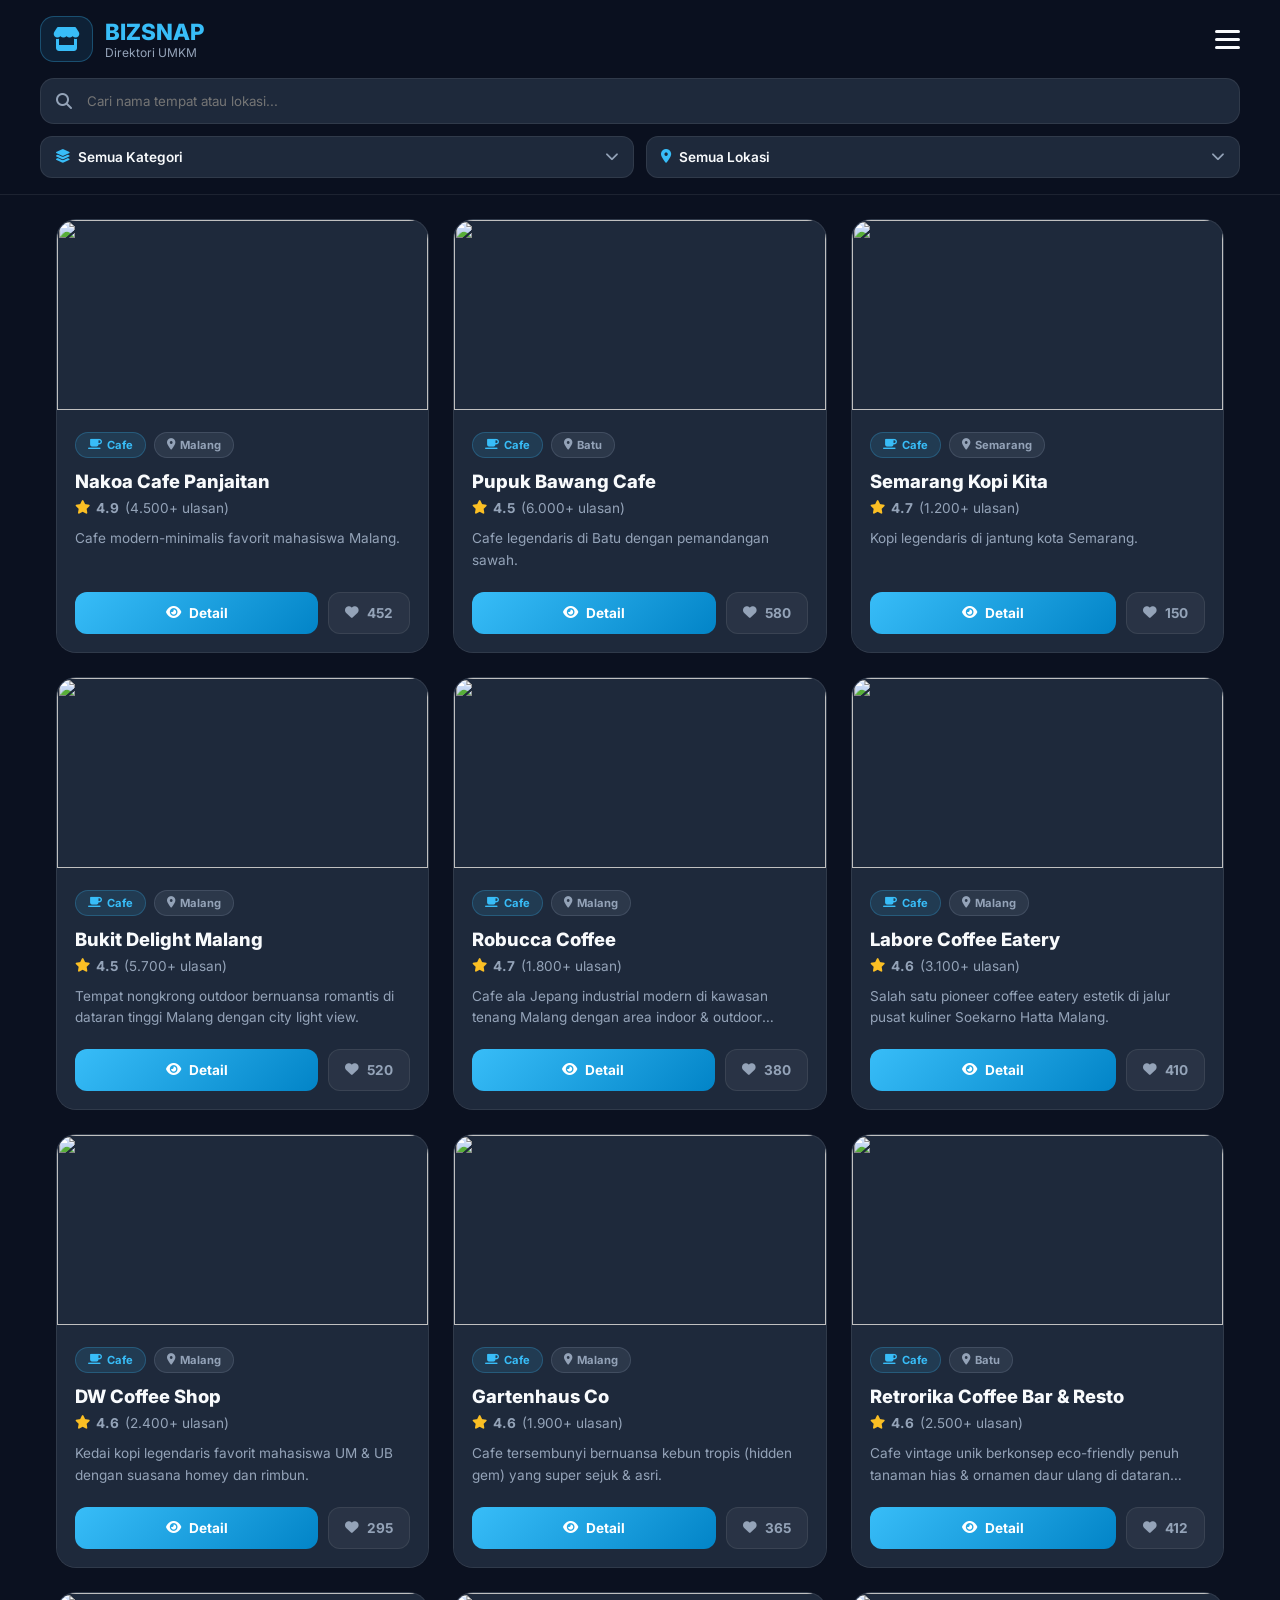
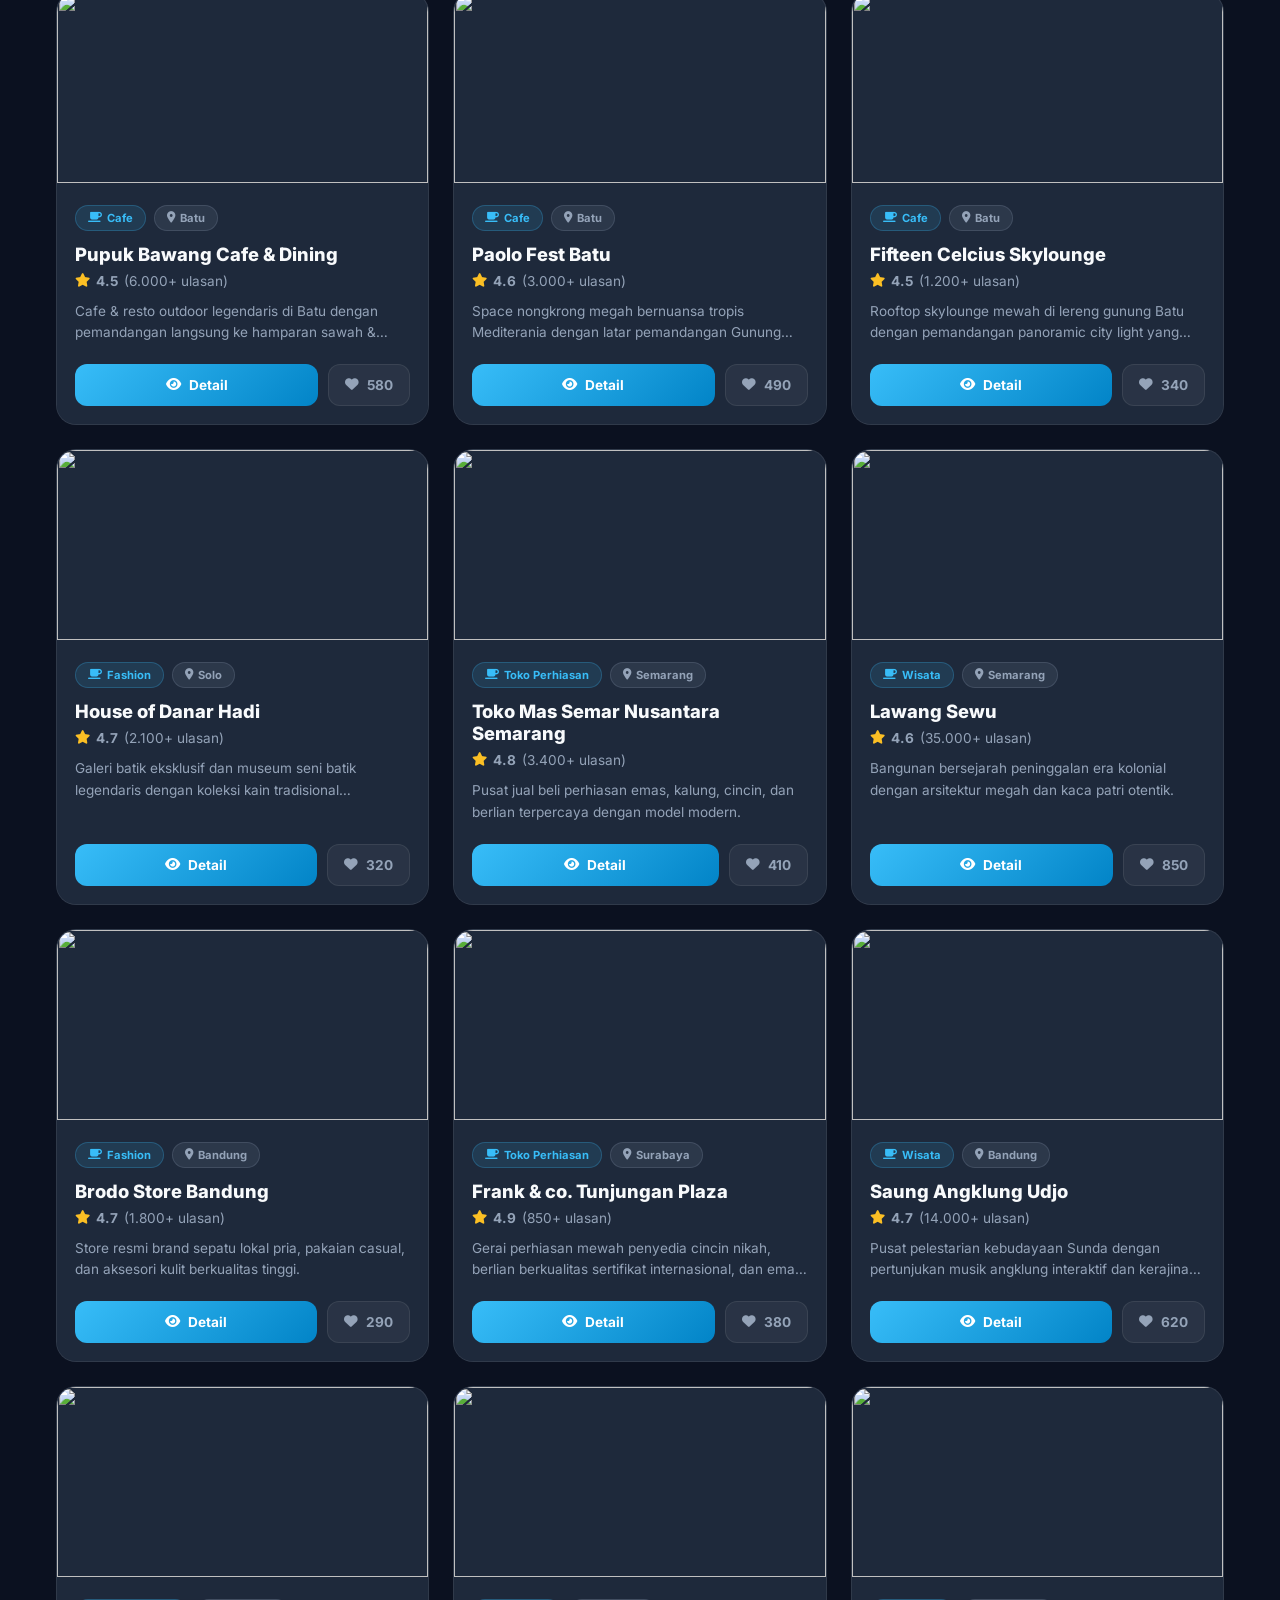
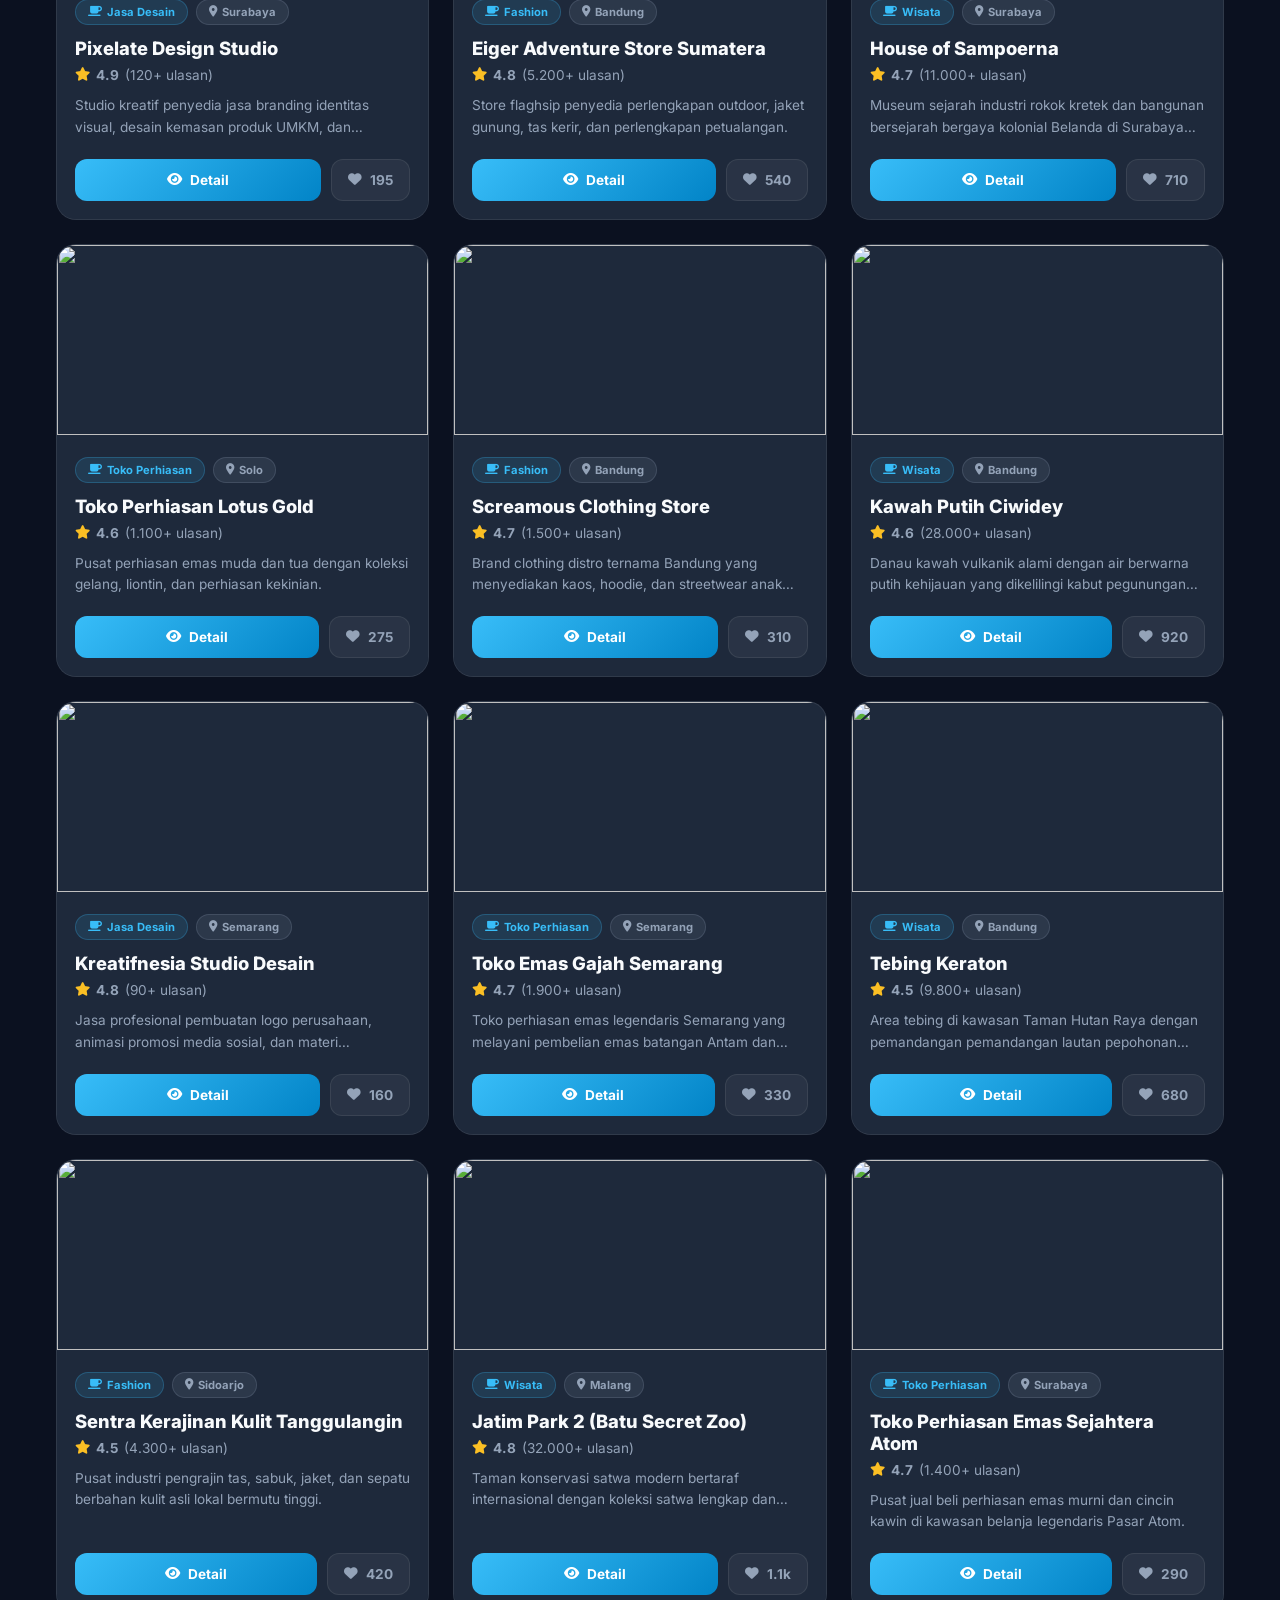
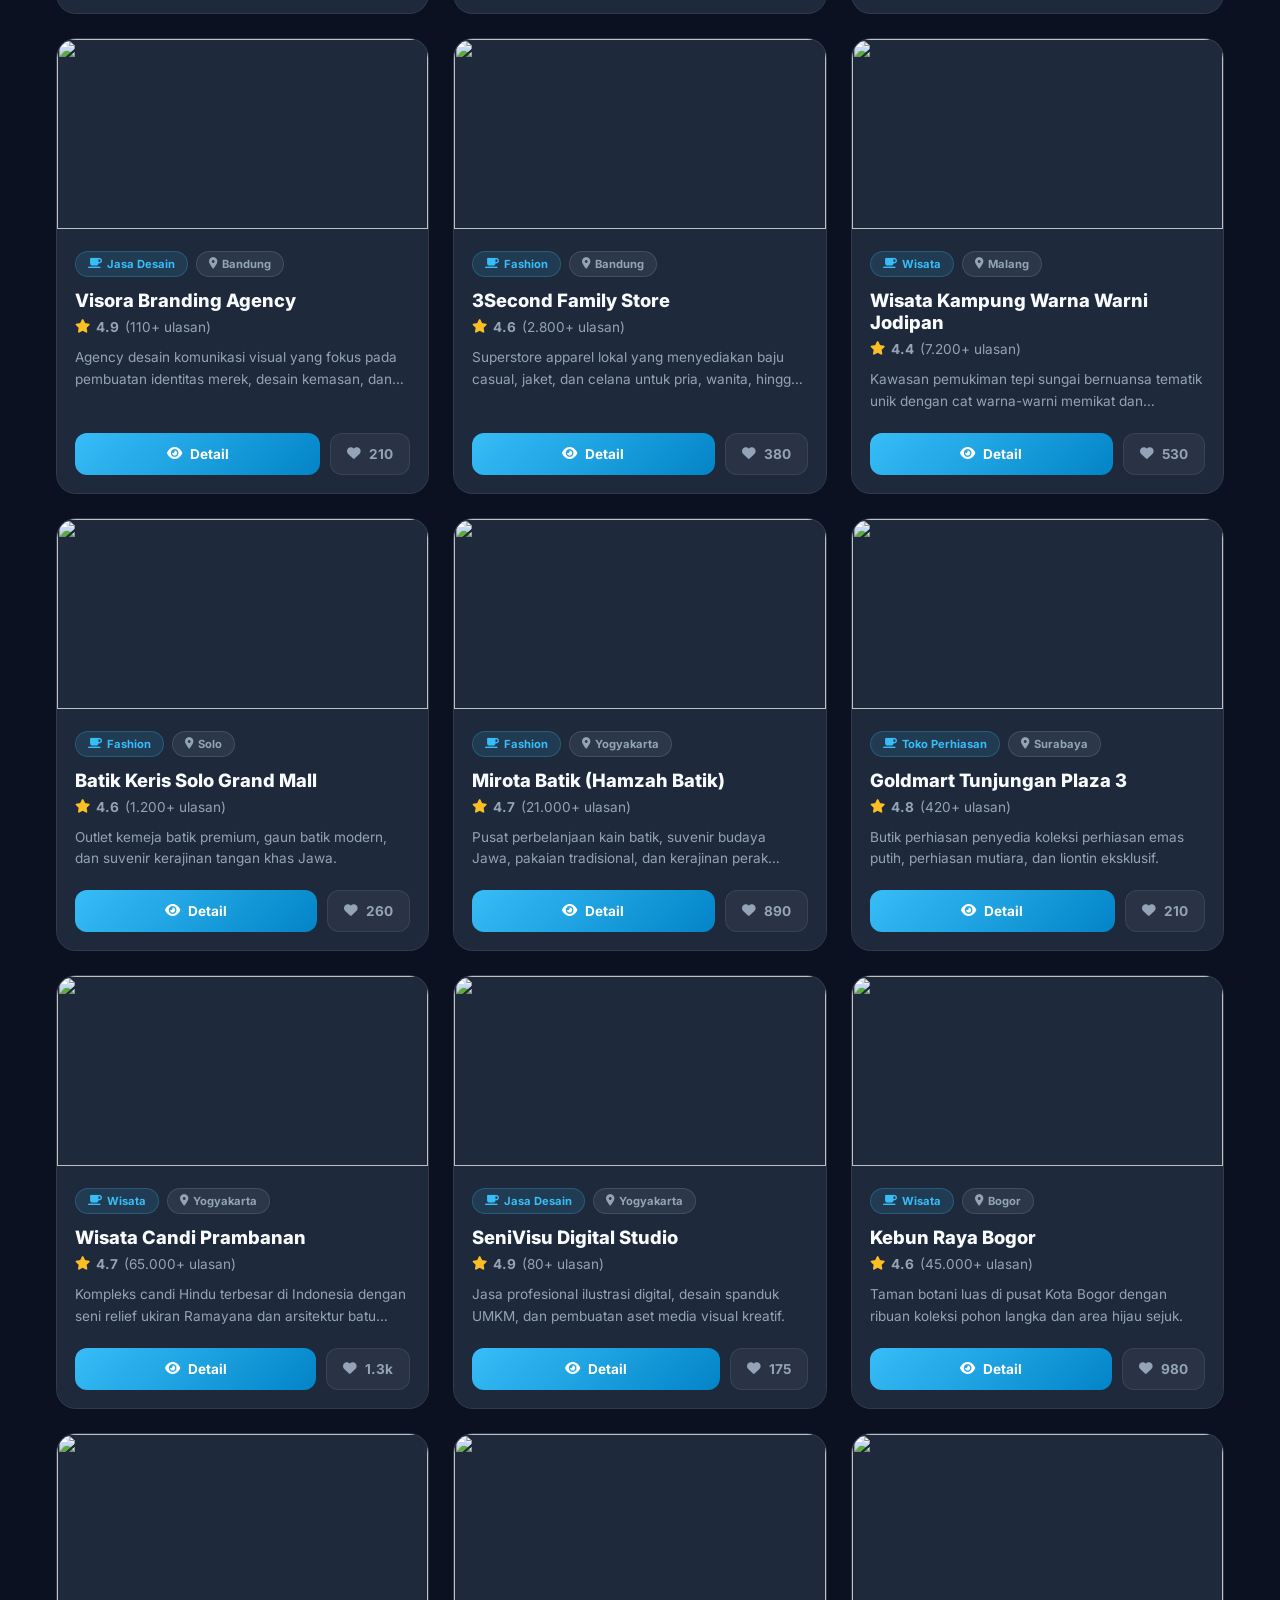
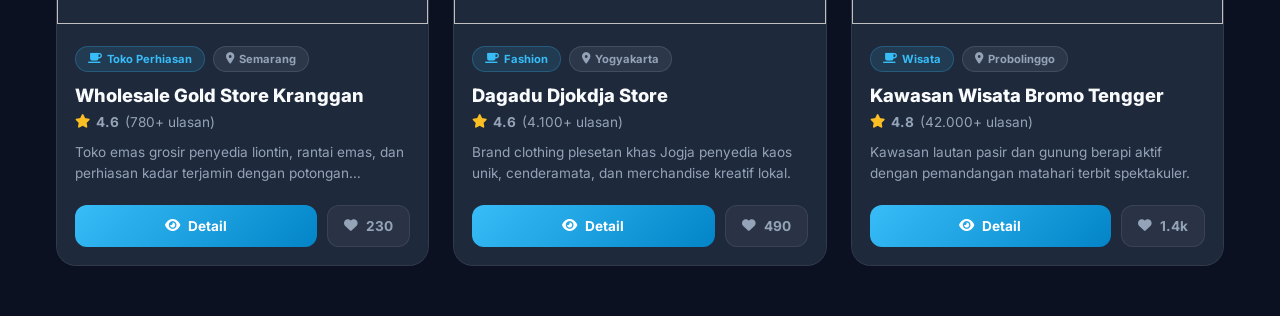
==== commit 4dd4d28f: "Add new dropdown items for categories" ====
--- a/index.html
+++ b/index.html
@@ -52,6 +52,10 @@
           <div class="dropdown-menu">
             <div class="dropdown-item active" data-value="all">Semua Kategori</div>
             <div class="dropdown-item" data-value="Cafe">Cafe & Coffee Shop</div>
+             <div class="dropdown-item" data-value="Wisata">Tempat Wisata</div>
+            <div class="dropdown-item" data-value="Fashion">Toko Fashion</div>
+            <div class="dropdown-item" data-value="Toko Perhiasan">Perhiasan</div>
+            <div class="dropdown-item" data-value="Jasa Desain">Jasa Desain</div>
           </div>
         </div>
 
--- a/style.css
+++ b/style.css
@@ -1,11 +1,11 @@
 /* ========================================== */
-/* PENGATURAN WARNA DASAR (BISA DIGANTI)      */
+/* BLOK 1: PENGATURAN WARNA WEB (BISA DIGANTI)*/
 /* ========================================== */
 :root {
   --bg-main: #0b1120;       
   --bg-card: #1e293b;       
   --bg-hover: #334155;
-  --accent-cyan: #38bdf8;   /* Warna utama (Biru Muda) */
+  --accent-cyan: #38bdf8;   /* Warna Biru Muda (Utama) */
   --text-primary: #f8fafc;  
   --text-secondary: #94a3b8;
   --border-color: rgba(255, 255, 255, 0.08);
@@ -13,17 +13,15 @@
   --like-red: #f43f5e;
 }
 
-/* RESET & FONT */
-* { margin: 0; padding: 0; box-sizing: border-box; font-family: 'Inter', sans-serif; -webkit-tap-highlight-color: transparent; }
+/* Pengaturan Dasar */
+* { margin: 0; padding: 0; box-sizing: border-box; font-family: 'Inter', sans-serif; }
 body { background-color: var(--bg-main); color: var(--text-primary); padding-bottom: 50px; min-height: 100vh; }
-
-/* SCROLLBAR BIAR KEREN */
 ::-webkit-scrollbar { width: 8px; }
 ::-webkit-scrollbar-track { background: var(--bg-main); }
 ::-webkit-scrollbar-thumb { background: var(--bg-hover); border-radius: 4px; }
 
 /* ========================================== */
-/* HEADER & LOGO                              */
+/* BLOK 2: HEADER & LOGO                      */
 /* ========================================== */
 .sticky-header {
   position: sticky; top: 0; z-index: 100;
@@ -32,18 +30,19 @@
   padding: 16px; display: flex; flex-direction: column; gap: 16px;
 }
 .nav-container, .filter-section { max-width: 1200px; width: 100%; margin: 0 auto; }
+.nav-container { display: flex; justify-content: space-between; align-items: center; }
 .brand-logo { display: flex; align-items: center; gap: 12px; }
-.logo-icon { font-size: 1.5rem; color: var(--accent-cyan); background: linear-gradient(135deg, rgba(56, 189, 248, 0.2), rgba(56, 189, 248, 0.05)); border: 1px solid rgba(56, 189, 248, 0.3); padding: 10px 12px; border-radius: 14px; box-shadow: 0 0 15px rgba(56, 189, 248, 0.2); }
-.brand-title { font-size: 1.4rem; font-weight: 800; color: var(--accent-cyan); letter-spacing: 1px; }
+.logo-icon { font-size: 1.5rem; color: var(--accent-cyan); background: rgba(56, 189, 248, 0.1); padding: 10px 12px; border-radius: 14px; border: 1px solid rgba(56, 189, 248, 0.3); }
+.brand-title { font-size: 1.4rem; font-weight: 800; color: var(--accent-cyan); }
 .brand-subtitle { font-size: 0.75rem; color: var(--text-secondary); }
 
 /* ========================================== */
-/* PENCARIAN & FILTER DROPDOWN                */
+/* BLOK 3: PENCARIAN & FILTER DROPDOWN        */
 /* ========================================== */
 .filter-section { display: flex; flex-direction: column; gap: 12px; }
 .search-box { position: relative; width: 100%; }
 .search-icon { position: absolute; left: 16px; top: 50%; transform: translateY(-50%); color: var(--text-secondary); }
-#searchInput { width: 100%; padding: 14px 16px 14px 46px; background: var(--bg-card); border: 1px solid var(--border-color); border-radius: 14px; color: var(--text-primary); outline: none; transition: 0.3s; }
+#searchInput { width: 100%; padding: 14px 16px 14px 46px; background: var(--bg-card); border: 1px solid var(--border-color); border-radius: 14px; color: var(--text-primary); outline: none; }
 #searchInput:focus { border-color: var(--accent-cyan); box-shadow: 0 0 0 4px rgba(56, 189, 248, 0.15); }
 
 .filter-group { display: flex; gap: 12px; }
@@ -60,28 +59,23 @@
 .dropdown-item:hover, .dropdown-item.active { background: rgba(56, 189, 248, 0.15); color: var(--accent-cyan); }
 
 /* ========================================== */
-/* KARTU CAFE (GRID)                          */
+/* BLOK 4: KARTU CAFE (GRID)                  */
 /* ========================================== */
 .main-content { max-width: 1200px; margin: 24px auto 0; padding: 0 16px; }
 .grid-container { display: grid; grid-template-columns: repeat(auto-fill, minmax(280px, 1fr)); gap: 24px; }
-
-.umkm-card { background: var(--bg-card); border-radius: 20px; overflow: hidden; border: 1px solid var(--border-color); display: flex; flex-direction: column; transition: all 0.4s cubic-bezier(0.16, 1, 0.3, 1); }
+.umkm-card { background: var(--bg-card); border-radius: 20px; overflow: hidden; border: 1px solid var(--border-color); display: flex; flex-direction: column; transition: all 0.4s ease; }
 .umkm-card:hover { transform: translateY(-6px); box-shadow: 0 20px 25px -5px rgba(0, 0, 0, 0.5); border-color: rgba(56, 189, 248, 0.3); }
-
 .card-banner { width: 100%; height: 190px; object-fit: cover; transition: transform 0.5s ease; }
 .umkm-card:hover .card-banner { transform: scale(1.05); }
 .card-body { padding: 18px; display: flex; flex-direction: column; flex: 1; background: var(--bg-card); z-index: 2; }
-
 .card-badge-group { display: flex; gap: 8px; margin-bottom: 12px; }
 .badge { font-size: 0.7rem; padding: 5px 12px; border-radius: 20px; font-weight: 700; display: inline-flex; align-items: center; gap: 5px; }
 .badge.category { background: rgba(56, 189, 248, 0.12); color: var(--accent-cyan); border: 1px solid rgba(56, 189, 248, 0.25); }
 .badge.location { background: rgba(148, 163, 184, 0.12); color: var(--text-secondary); border: 1px solid rgba(148, 163, 184, 0.2); }
-
-.card-title { font-size: 1.15rem; font-weight: 800; margin-bottom: 8px; color: var(--text-primary); }
+.card-title { font-size: 1.15rem; font-weight: 800; margin-bottom: 8px; }
 .card-rating-row { display: flex; align-items: center; gap: 6px; font-size: 0.85rem; color: var(--text-secondary); margin-bottom: 12px; }
 .card-rating-row i { color: var(--star-gold); }
 .card-desc { font-size: 0.85rem; color: var(--text-secondary); line-height: 1.6; margin-bottom: 20px; display: -webkit-box; -webkit-line-clamp: 2; -webkit-box-orient: vertical; overflow: hidden; }
-
 .card-actions { margin-top: auto; display: flex; gap: 10px; }
 .btn { border: none; border-radius: 12px; padding: 12px 16px; font-size: 0.85rem; font-weight: 700; cursor: pointer; display: inline-flex; align-items: center; justify-content: center; gap: 8px; transition: 0.2s; }
 .btn:active { transform: scale(0.96); }
@@ -90,14 +84,13 @@
 .btn-like.liked { background: rgba(244, 63, 94, 0.15); color: var(--like-red); border-color: rgba(244, 63, 94, 0.3); }
 
 /* ========================================== */
-/* POPUP MODAL DETAIL                         */
+/* BLOK 5: POPUP DETAIL                       */
 /* ========================================== */
 .modal-overlay { position: fixed; top: 0; left: 0; width: 100%; height: 100%; background: rgba(11, 17, 32, 0.8); backdrop-filter: blur(10px); display: flex; align-items: center; justify-content: center; padding: 16px; z-index: 1000; opacity: 0; pointer-events: none; transition: 0.3s; }
 .modal-overlay.active { opacity: 1; pointer-events: auto; }
-.modal-card { background: var(--bg-card); width: 100%; max-width: 480px; border-radius: 24px; overflow: hidden; position: relative; max-height: 90vh; overflow-y: auto; transform: scale(0.95) translateY(20px); transition: 0.3s; }
-.modal-overlay.active .modal-card { transform: scale(1) translateY(0); }
-.modal-close { position: absolute; top: 16px; right: 16px; background: rgba(15, 23, 42, 0.7); color: #fff; border: 1px solid rgba(255,255,255,0.2); width: 36px; height: 36px; border-radius: 50%; cursor: pointer; z-index: 10; display: flex; align-items: center; justify-content: center; }
-.modal-close:hover { background: var(--like-red); }
+.modal-card { background: var(--bg-card); width: 100%; max-width: 480px; border-radius: 24px; overflow: hidden; position: relative; max-height: 90vh; overflow-y: auto; transform: scale(0.95); transition: 0.3s; }
+.modal-overlay.active .modal-card { transform: scale(1); }
+.modal-close { position: absolute; top: 16px; right: 16px; background: rgba(15, 23, 42, 0.7); color: #fff; border: none; width: 36px; height: 36px; border-radius: 50%; cursor: pointer; z-index: 10; }
 .modal-banner { width: 100%; height: 220px; object-fit: cover; }
 .modal-body-inner { padding: 24px; }
 .modal-reviews-list { list-style: none; display: flex; flex-direction: column; gap: 10px; margin-top: 12px; }
@@ -105,156 +98,25 @@
 .modal-reviews-list li i { color: var(--accent-cyan); margin-top: 4px; }
 
 /* ========================================== */
-/* EFEK ANIMASI GULIR 60 FPS (JANGAN DIUBAH)  */
+/* BLOK 6: ANIMASI MUNCUL DARI KIRI           */
 /* ========================================== */
-.reveal {
-  opacity: 0;
-  transform: translate3d(-60px, 0, 0); 
-  will-change: transform, opacity;
-  transition: opacity 0.6s cubic-bezier(0.16, 1, 0.3, 1), 
-              transform 0.6s cubic-bezier(0.16, 1, 0.3, 1);
-}
-.reveal.active {
-  opacity: 1;
-  transform: translate3d(0, 0, 0);
-}
+.reveal { opacity: 0; transform: translate3d(-60px, 0, 0); transition: opacity 0.6s ease, transform 0.6s ease; }
+.reveal.active { opacity: 1; transform: translate3d(0, 0, 0); }
 
 /* ========================================== */
-/* MENU BURGER & SIDE DRAWER                  */
+/* BLOK 7: MENU GARIS 3 (BURGER MENU)         */
 /* ========================================== */
-
-/* Pastikan nav-container pakai flex antara logo dan burger */
-.nav-container {
-  display: flex;
-  justify-content: space-between; /* Supaya logo kiri, burger kanan */
-  align-items: center;
-}
-
-/* Desain Garis 3 (Burger) */
-.menu-toggle {
-  background: transparent;
-  border: none;
-  cursor: pointer;
-  display: flex;
-  flex-direction: column;
-  gap: 5px;
-  padding: 5px;
-  z-index: 1001;
-}
-
-.menu-toggle .bar {
-  width: 25px;
-  height: 3px;
-  background-color: var(--text-primary);
-  border-radius: 3px;
-  transition: all 0.3s cubic-bezier(0.16, 1, 0.3, 1);
-}
-
-/* Animasi saat burger diklik jadi (X) */
-.menu-toggle.active .bar:nth-child(1) {
-  transform: translateY(8px) rotate(45deg);
-}
-.menu-toggle.active .bar:nth-child(2) {
-  opacity: 0;
-}
-.menu-toggle.active .bar:nth-child(3) {
-  transform: translateY(-8px) rotate(-45deg);
-}
-
-/* Overlay Gelap saat menu terbuka */
-.menu-overlay {
-  position: fixed;
-  top: 0;
-  left: 0;
-  width: 100%;
-  height: 100%;
-  background: rgba(0, 0, 0, 0.6);
-  backdrop-filter: blur(4px);
-  z-index: 1002;
-  opacity: 0;
-  pointer-events: none;
-  transition: opacity 0.3s ease;
-}
-.menu-overlay.active {
-  opacity: 1;
-  pointer-events: auto;
-}
-
-/* Desain Menu Samping (Drawer) */
-.side-menu {
-  position: fixed;
-  top: 0;
-  right: -300px; /* Sembunyi di kanan layar */
-  width: 280px;
-  height: 100vh;
-  background: var(--bg-card);
-  border-left: 1px solid var(--border-color);
-  z-index: 1003;
-  padding: 24px;
-  display: flex;
-  flex-direction: column;
-  transition: right 0.4s cubic-bezier(0.16, 1, 0.3, 1); /* Animasi geser mulus */
-  box-shadow: -10px 0 30px rgba(0,0,0,0.5);
-}
-
-/* Class active untuk memunculkan menu */
-.side-menu.active {
-  right: 0;
-}
-
-.side-menu-header {
-  display: flex;
-  justify-content: space-between;
-  align-items: center;
-  margin-bottom: 30px;
-  padding-bottom: 15px;
-  border-bottom: 1px solid var(--border-color);
-}
-
-.side-menu-header h2 {
-  font-size: 1.2rem;
-  color: var(--text-primary);
-  font-weight: 800;
-}
-
-.close-menu {
-  background: transparent;
-  border: none;
-  color: var(--text-secondary);
-  font-size: 1.5rem;
-  cursor: pointer;
-  transition: color 0.2s;
-}
-.close-menu:hover {
-  color: var(--like-red);
-}
-
-/* Link di dalam Menu */
-.side-menu-links {
-  display: flex;
-  flex-direction: column;
-  gap: 10px;
-}
-
-.side-menu-links a {
-  text-decoration: none;
-  color: var(--text-secondary);
-  font-size: 0.95rem;
-  font-weight: 600;
-  padding: 14px 16px;
-  border-radius: 12px;
-  display: flex;
-  align-items: center;
-  gap: 12px;
-  transition: all 0.2s ease;
-}
-
-.side-menu-links a:hover, .side-menu-links a.active {
-  background: rgba(56, 189, 248, 0.15);
-  color: var(--accent-cyan);
-  padding-left: 20px; /* Efek geser dikit saat di-hover */
-}
-
-.side-menu-links a i {
-  font-size: 1.1rem;
-}
+.menu-toggle { background: transparent; border: none; display: flex; flex-direction: column; gap: 5px; cursor: pointer; }
+.menu-toggle .bar { width: 25px; height: 3px; background-color: var(--text-primary); border-radius: 3px; transition: 0.3s; }
+.menu-toggle.active .bar:nth-child(1) { transform: translateY(8px) rotate(45deg); }
+.menu-toggle.active .bar:nth-child(2) { opacity: 0; }
+.menu-toggle.active .bar:nth-child(3) { transform: translateY(-8px) rotate(-45deg); }
+.menu-overlay { position: fixed; top: 0; left: 0; width: 100%; height: 100%; background: rgba(0, 0, 0, 0.6); backdrop-filter: blur(4px); z-index: 1002; opacity: 0; pointer-events: none; transition: 0.3s; }
+.menu-overlay.active { opacity: 1; pointer-events: auto; }
+.side-menu { position: fixed; top: 0; right: -300px; width: 280px; height: 100vh; background: var(--bg-card); border-left: 1px solid var(--border-color); z-index: 1003; padding: 24px; transition: right 0.4s ease; }
+.side-menu.active { right: 0; }
+.side-menu-header { display: flex; justify-content: space-between; align-items: center; margin-bottom: 30px; padding-bottom: 15px; border-bottom: 1px solid var(--border-color); }
+.close-menu { background: transparent; border: none; color: var(--text-secondary); font-size: 1.5rem; cursor: pointer; }
+.side-menu-links { display: flex; flex-direction: column; gap: 10px; }
+.side-menu-links a { text-decoration: none; color: var(--text-secondary); font-size: 0.95rem; font-weight: 600; padding: 14px 16px; border-radius: 12px; display: flex; align-items: center; gap: 12px; }
+.side-menu-links a:hover { background: rgba(56, 189, 248, 0.15); color: var(--accent-cyan); }
